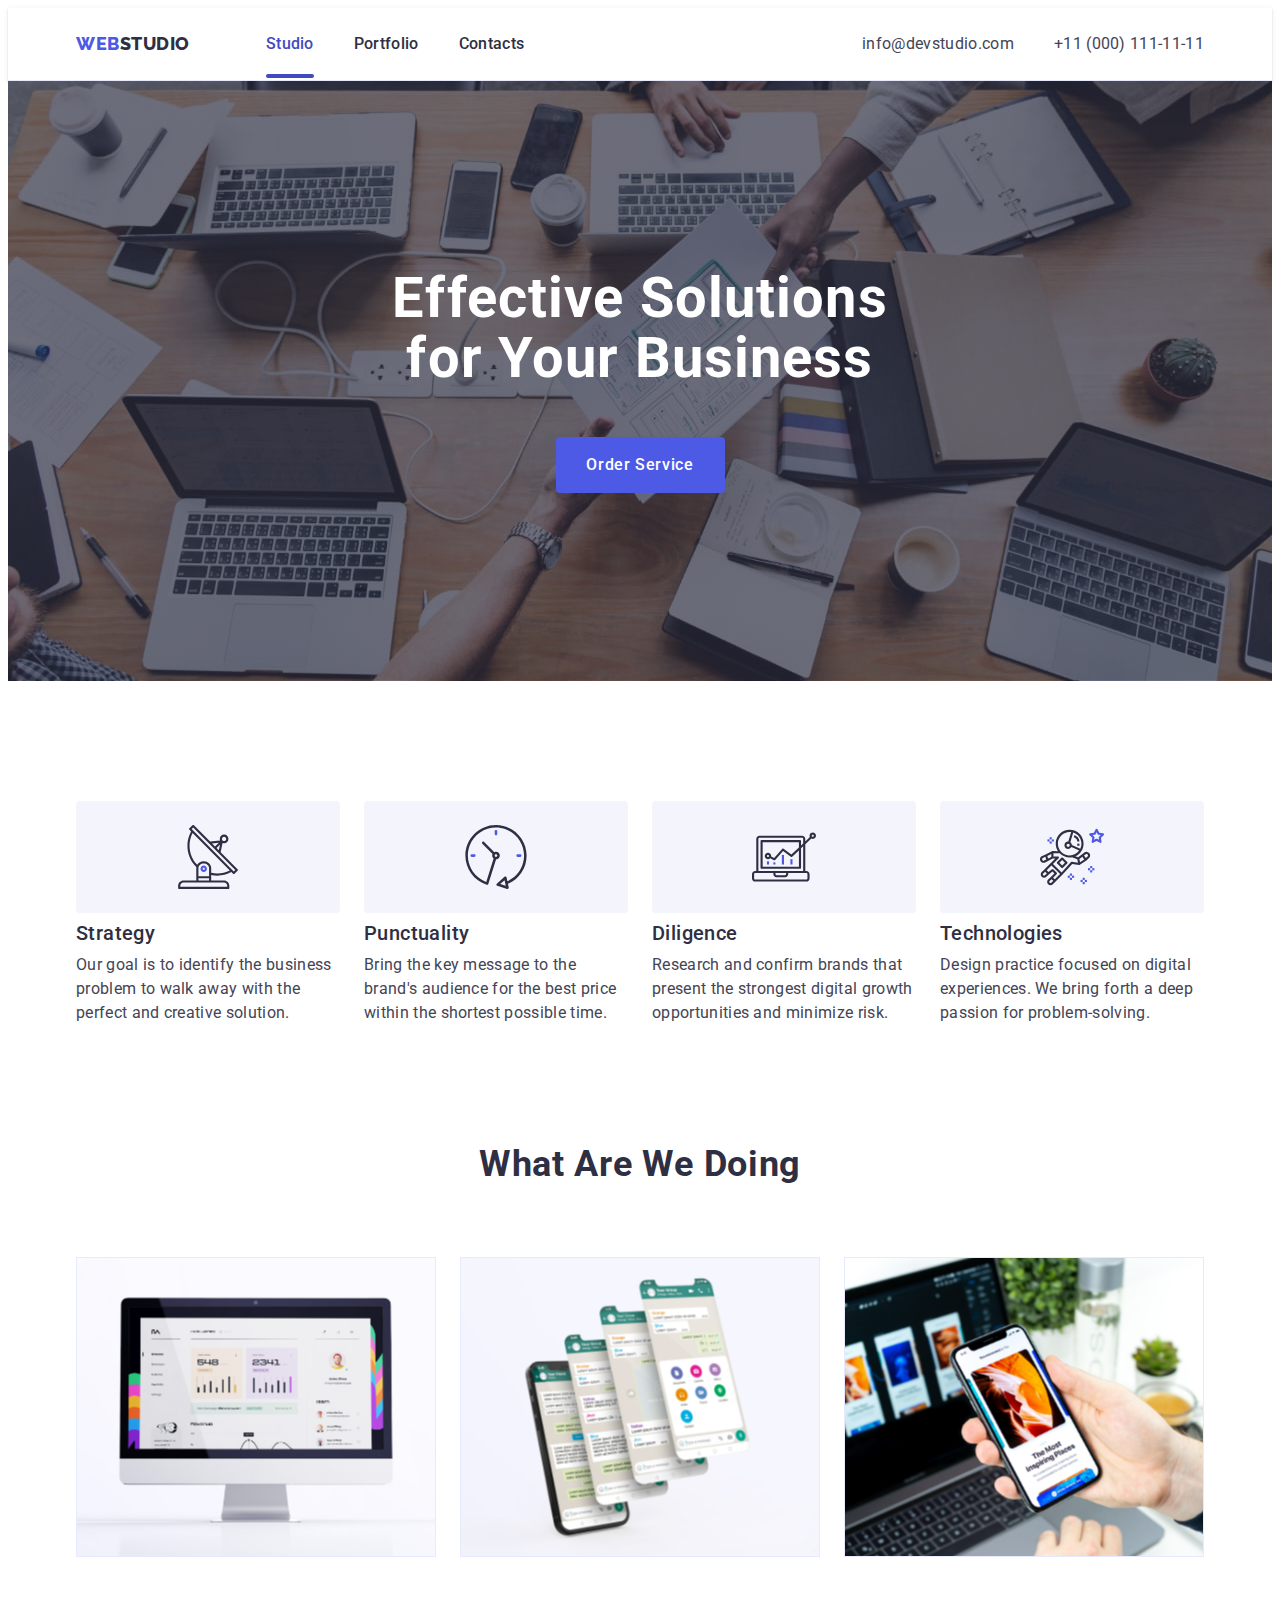
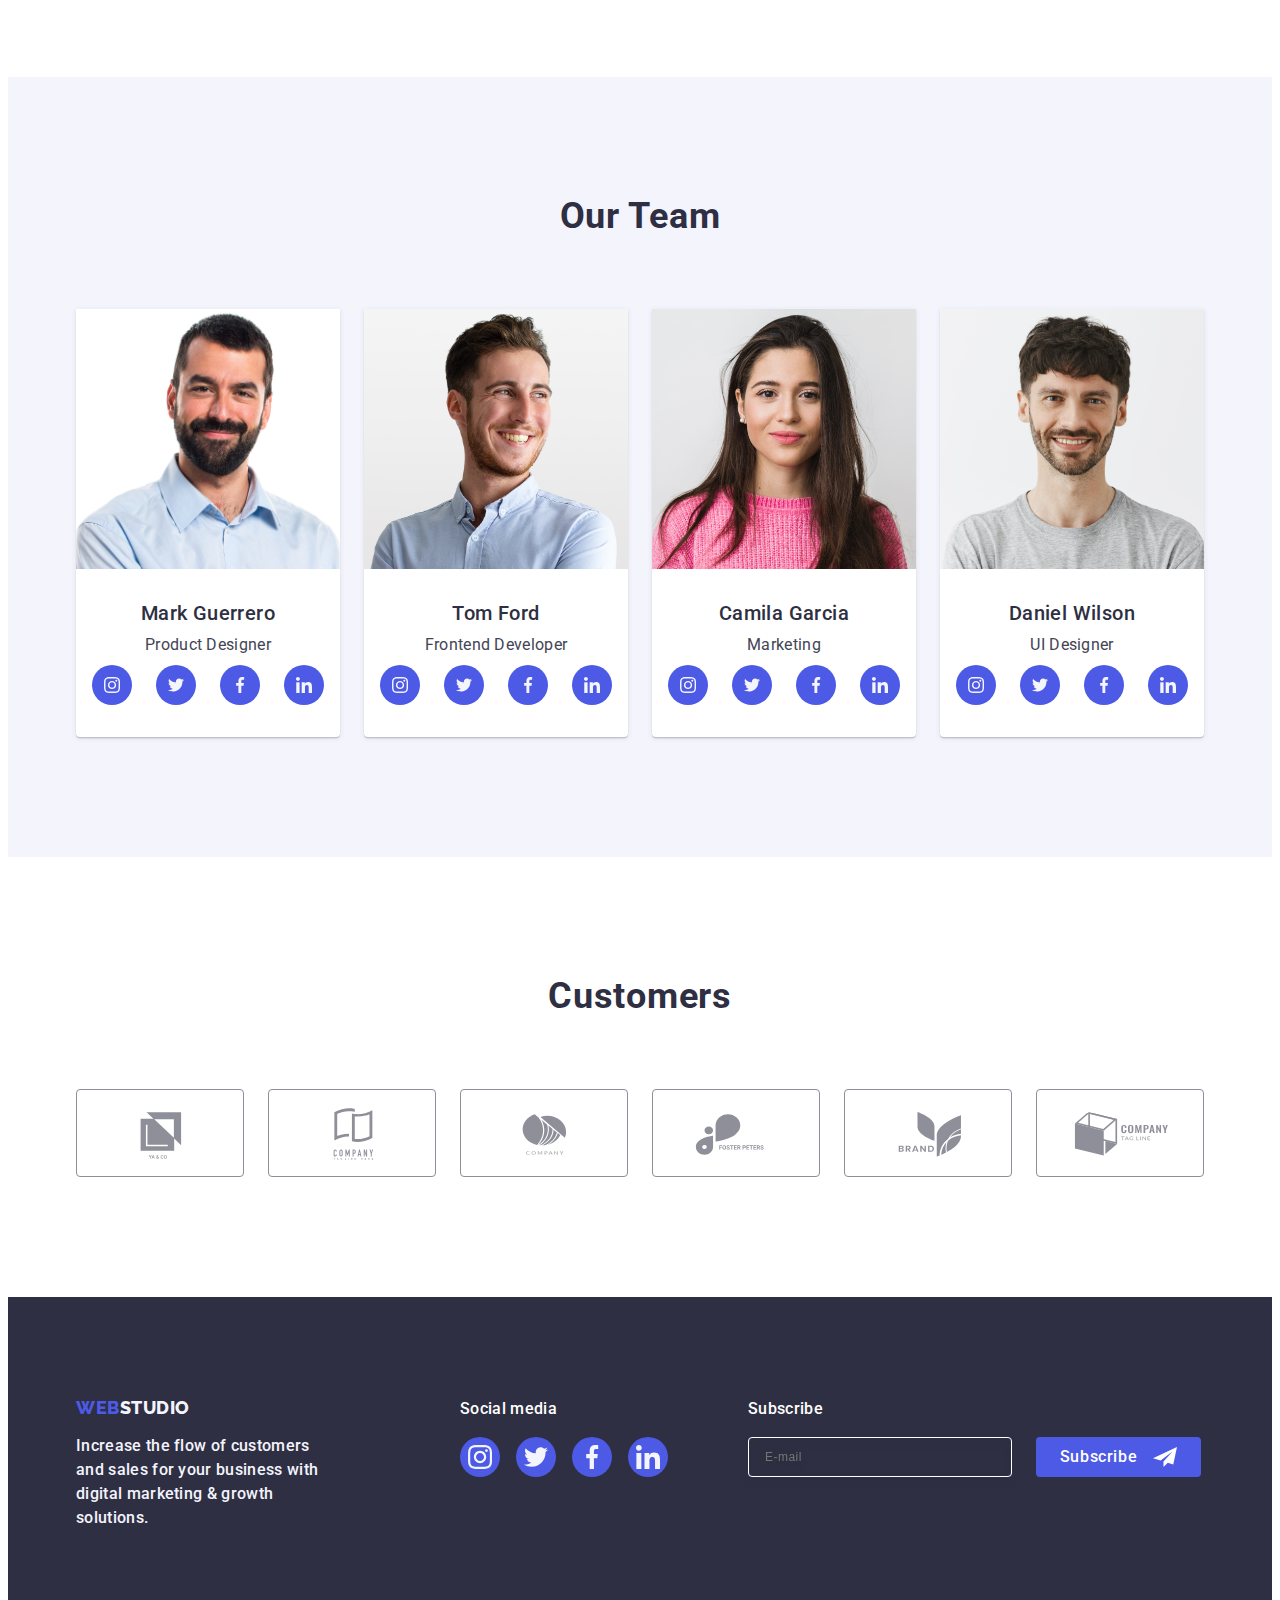
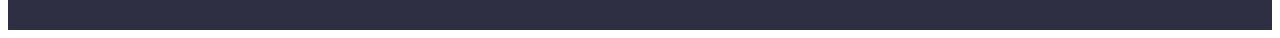
==== index.html @ 33164229 "goit-markup-hw-07-commit-1" ====
<!DOCTYPE html>
<html lang="en">
  <head>
    <meta charset="UTF-8" />
    <meta http-equiv="X-UA-Compatible" content="IE=edge" />
    <meta name="viewport" content="width=device-width, initial-scale=1.0" />

    <link rel="preconnect" href="https://fonts.googleapis.com" />
    <link rel="preconnect" href="https://fonts.gstatic.com" crossorigin />
    <link
      href="https://fonts.googleapis.com/css2?family=Raleway:wght@800&family=Roboto:wght@400;500;700;900&display=swap"
      rel="stylesheet"
    />

    <link
      rel="stylesheet"
      href="https://cdnjs.cloudflare.com/ajax/libs/modern-normalize/2.0.0/modern-normalize.min.css"
      integrity="sha512-4xo8blKMVCiXpTaLzQSLSw3KFOVPWhm/TRtuPVc4WG6kUgjH6J03IBuG7JZPkcWMxJ5huwaBpOpnwYElP/m6wg=="
      crossorigin="anonymous"
      referrerpolicy="no-referrer"
    />

    <link rel="stylesheet" href="./css/styles.css" />
    <title>Web Studio</title>
  </head>
  <body>
    <!-- Header -->
    <header class="header">
      <div class="container header-container">
        <!-- Menu nav -->
        <nav class="header-navigation">
          <!-- Header Logo -->
          <a href="./index.html" class="logo-webstudio link"
            >Web<span class="studio">Studio</span></a
          >

          <!-- header link -->
          <ul class="header-link list link">
            <li>
              <a
                class="header-list-menu line link-cursor link"
                href="./index.html"
                >Studio</a
              >
            </li>
            <li>
              <a
                class="header-list-menu link-cursor link"
                href="./portfolio.html"
                >Portfolio</a
              >
            </li>
            <li>
              <a class="header-list-menu link-cursor link" href="">Contacts</a>
            </li>
          </ul>
        </nav>
        <!-- header address link -->
        <address class="address-link list header-address">
          <ul class="address-link list">
            <li>
              <a
                class="address-link link-cursor list link"
                href="mailto:info@devstudio.com"
                >info@devstudio.com</a
              >
            </li>
            <li>
              <a
                class="address-link link-cursor list link"
                href="tel:+110001111111"
                >+11 (000) 111-11-11</a
              >
            </li>
          </ul>
        </address>
      </div>
    </header>

    <!-- Main content -->
    <main>
      <!-- HERO  section 1 -->
      <section class="hero-studio">
        <div class="container">
          <h1 class="hero-title hero-title-container">
            Effective Solutions for Your Business
          </h1>
          <button class="hero-button" type="button" data-modal-open>
            Order Service
          </button>
        </div>
      </section>
      <!-- Featurs section 2 -->
      <section class="featurs-section">
        <div class="container featurs-container">
          <h2 class="featurs-title-visually-hidden">Featurs</h2>
          <ul class="list featurs-list">
            <li class="featurs-block">
              <div class="featurs-image">
                <svg class="featurs-icon" width="64" height="64">
                  <use href="./images/icons.svg#icon-antenna"></use>
                </svg>
              </div>
              <h3 class="featurs-names">Strategy</h3>
              <p class="featurs-text">
                Our goal is to identify the business problem to walk away with
                the perfect and creative solution.
              </p>
            </li>
            <li class="featurs-block">
              <div class="featurs-image">
                <svg class="featurs-icon" width="64" height="64">
                  <use href="./images/icons.svg#icon-clock"></use>
                </svg>
              </div>
              <h3 class="featurs-names">Punctuality</h3>
              <p class="featurs-text">
                Bring the key message to the brand's audience for the best price
                within the shortest possible time.
              </p>
            </li>
            <li class="featurs-block">
              <div class="featurs-image">
                <svg class="featurs-icon" width="64" height="64">
                  <use href="./images/icons.svg#icon-diagram"></use>
                </svg>
              </div>
              <h3 class="featurs-names">Diligence</h3>
              <p class="featurs-text">
                Research and confirm brands that present the strongest digital
                growth opportunities and minimize risk.
              </p>
            </li>
            <li class="featurs-block">
              <div class="featurs-image">
                <svg class="featurs-icon" width="64" height="64">
                  <use href="./images/icons.svg#icon-astronaut"></use>
                </svg>
              </div>
              <h3 class="featurs-names">Technologies</h3>
              <p class="featurs-text">
                Design practice focused on digital experiences. We bring forth a
                deep passion for problem-solving.
              </p>
            </li>
          </ul>
        </div>
      </section>
      <!-- Work - What ate we doing - Section 3 -->
      <section class="work-section">
        <div class="container work-container">
          <h2 class="work-title">What are we doing</h2>
          <ul class="list work-list-container">
            <li class="work-block">
              <img
                src="./images/img-1-rectangle-71.jpg"
                alt="Image of computer"
                width="360"
              />
            </li>
            <li class="work-block">
              <img
                src="./images/img-2-rectangle-71.jpg"
                alt="Image of screens of smartphone"
                width="360"
              />
            </li>
            <li class="work-block">
              <img
                src="./images/img-3-rectangle-71.jpg"
                alt="Image of smartphone and laptop"
                width="360"
              />
            </li>
          </ul>
        </div>
      </section>
      <!-- About us - Section 4 -->
      <section class="about-us-section">
        <div class="container">
          <h2 class="about-title">Our Team</h2>
          <ul class="list about-us-list">
            <li class="team-figuration">
              <img
                src="./images/photo-of-mark.jpg"
                alt="Photo of Mark"
                width="264"
              />
              <div class="workers-block">
                <h3 class="name-of-workers">Mark Guerrero</h3>
                <p class="work-position">Product Designer</p>
                <ul class="list social-media-list-workers">
                  <li class="background-social-media-workers">
                    <a class="social-list-worker-item" href="#">
                      <svg width="16" height="16" class="worker-link-icon">
                        <use href="./images/icons.svg#icon-instagram-1"></use>
                      </svg>
                    </a>
                  </li>
                  <li class="background-social-media-workers">
                    <a class="social-list-worker-item" href="#">
                      <svg width="16" height="16" class="worker-link-icon">
                        <use href="./images/icons.svg#icon-twitter-1"></use>
                      </svg>
                    </a>
                  </li>
                  <li class="background-social-media-workers">
                    <a class="social-list-worker-item" href="#">
                      <svg width="16" height="16" class="worker-link-icon">
                        <use href="./images/icons.svg#icon-facebook-1"></use>
                      </svg>
                    </a>
                  </li>
                  <li class="background-social-media-workers">
                    <a class="social-list-worker-item" href="#">
                      <svg width="16" height="16" class="worker-link-icon">
                        <use href="./images/icons.svg#icon-linkedin-1"></use>
                      </svg>
                    </a>
                  </li>
                </ul>
              </div>
            </li>
            <li class="team-figuration">
              <img
                src="./images/photo-of-tom.jpg"
                alt="Photo of Tom"
                width="264"
              />
              <div class="workers-block">
                <h3 class="name-of-workers">Tom Ford</h3>
                <p class="work-position">Frontend Developer</p>
                <ul class="list social-media-list-workers">
                  <li class="background-social-media-workers">
                    <a class="social-list-worker-item" href="#">
                      <svg width="16" height="16" class="worker-link-icon">
                        <use href="./images/icons.svg#icon-instagram-1"></use>
                      </svg>
                    </a>
                  </li>
                  <li class="background-social-media-workers">
                    <a class="social-list-worker-item" href="#">
                      <svg width="16" height="16" class="worker-link-icon">
                        <use href="./images/icons.svg#icon-twitter-1"></use>
                      </svg>
                    </a>
                  </li>
                  <li class="background-social-media-workers">
                    <a class="social-list-worker-item" href="#">
                      <svg width="16" height="16" class="worker-link-icon">
                        <use href="./images/icons.svg#icon-facebook-1"></use>
                      </svg>
                    </a>
                  </li>
                  <li class="background-social-media-workers">
                    <a class="social-list-worker-item" href="#">
                      <svg width="16" height="16" class="worker-link-icon">
                        <use href="./images/icons.svg#icon-linkedin-1"></use>
                      </svg>
                    </a>
                  </li>
                </ul>
              </div>
            </li>
            <li class="team-figuration">
              <img
                src="./images/photo-of-camila.jpg"
                alt="Photo of Camila"
                width="264"
              />
              <div class="workers-block">
                <h3 class="name-of-workers">Camila Garcia</h3>
                <p class="work-position">Marketing</p>
                <ul class="list social-media-list-workers">
                  <li class="background-social-media-workers">
                    <a class="social-list-worker-item" href="#">
                      <svg width="16" height="16" class="worker-link-icon">
                        <use href="./images/icons.svg#icon-instagram-1"></use>
                      </svg>
                    </a>
                  </li>
                  <li class="background-social-media-workers">
                    <a class="social-list-worker-item" href="#">
                      <svg width="16" height="16" class="worker-link-icon">
                        <use href="./images/icons.svg#icon-twitter-1"></use>
                      </svg>
                    </a>
                  </li>
                  <li class="background-social-media-workers">
                    <a class="social-list-worker-item" href="#">
                      <svg width="16" height="16" class="worker-link-icon">
                        <use href="./images/icons.svg#icon-facebook-1"></use>
                      </svg>
                    </a>
                  </li>
                  <li class="background-social-media-workers">
                    <a class="social-list-worker-item" href="#">
                      <svg width="16" height="16" class="worker-link-icon">
                        <use href="./images/icons.svg#icon-linkedin-1"></use>
                      </svg>
                    </a>
                  </li>
                </ul>
              </div>
            </li>
            <li class="team-figuration">
              <img
                src="./images/photo-of-daniel.jpg"
                alt="Photo of Daniel"
                width="264"
              />
              <div class="workers-block">
                <h3 class="name-of-workers">Daniel Wilson</h3>
                <p class="work-position">UI Designer</p>
                <ul class="list social-media-list-workers">
                  <li class="background-social-media-workers">
                    <a class="social-list-worker-item" href="#">
                      <svg width="16" height="16" class="worker-link-icon">
                        <use href="./images/icons.svg#icon-instagram-1"></use>
                      </svg>
                    </a>
                  </li>
                  <li class="background-social-media-workers">
                    <a class="social-list-worker-item" href="#">
                      <svg width="16" height="16" class="worker-link-icon">
                        <use href="./images/icons.svg#icon-twitter-1"></use>
                      </svg>
                    </a>
                  </li>
                  <li class="background-social-media-workers">
                    <a class="social-list-worker-item" href="#">
                      <svg width="16" height="16" class="worker-link-icon">
                        <use href="./images/icons.svg#icon-facebook-1"></use>
                      </svg>
                    </a>
                  </li>
                  <li class="background-social-media-workers">
                    <a class="social-list-worker-item" href="#">
                      <svg width="16" height="16" class="worker-link-icon">
                        <use href="./images/icons.svg#icon-linkedin-1"></use>
                      </svg>
                    </a>
                  </li>
                </ul>
              </div>
            </li>
          </ul>
        </div>
      </section>

      <!-- Customers - Section  5 -->
      <section class="customers-section">
        <div class="container">
          <h2 class="customers-title">Customers</h2>
          <ul class="customers-list list">
            <li class="customers-item">
              <a class="customers-link" href="#">
                <svg class="customers-logo" width="104" height="56">
                  <use href="./images/icons.svg#icon-client-1"></use>
                </svg>
              </a>
            </li>

            <li class="customers-item">
              <a class="customers-link" href="#">
                <svg class="customers-logo" width="104" height="56">
                  <use href="./images/icons.svg#icon-client-2"></use>
                </svg>
              </a>
            </li>

            <li class="customers-item">
              <a class="customers-link" href="#">
                <svg class="customers-logo" width="104" height="56">
                  <use href="./images/icons.svg#icon-client-3"></use>
                </svg>
              </a>
            </li>

            <li class="customers-item">
              <a class="customers-link" href="#">
                <svg class="customers-logo" width="104" height="56">
                  <use href="./images/icons.svg#icon-client-4"></use>
                </svg>
              </a>
            </li>

            <li class="customers-item">
              <a class="customers-link" href="#">
                <svg class="customers-logo" width="104" height="56">
                  <use
                    class="customers-icon"
                    href="./images/icons.svg#icon-client-5"
                  ></use>
                </svg>
              </a>
            </li>

            <li class="customers-item">
              <a class="customers-link" href="#">
                <svg class="customers-logo" width="104" height="56">
                  <use
                    class="customers-icon"
                    href="./images/icons.svg#icon-client-6"
                  ></use>
                </svg>
              </a>
            </li>
          </ul>
        </div>
      </section>
    </main>

    <!-- Footer -->
    <footer class="footer">
      <div class="container footer-container">
        <div class="logo-footer-section">
          <!-- Footer Logo -->

          <a href="./index.html" class="logo-webstudio-footer link link-cursor"
            >Web<span class="studio-footer">Studio</span></a
          >

          <p class="footer-text">
            Increase the flow of customers and sales for your business with
            digital marketing & growth solutions.
          </p>
        </div>
        <div class="social-media-container">
          <p class="social-media-text">Social media</p>
          <ul class="list social-media-list">
            <li class="social-media-box">
              <a class="social-list-item" href="#">
                <svg width="24" height="24" class="social-logo">
                  <use href="./images/icons.svg#icon-instagram-1"></use>
                </svg>
              </a>
            </li>
            <li class="social-media-box">
              <a class="social-list-item" href="#">
                <svg width="24" height="24" class="social-logo">
                  <use href="./images/icons.svg#icon-twitter-1"></use>
                </svg>
              </a>
            </li>
            <li class="social-media-box">
              <a class="social-list-item" href="#">
                <svg width="24" height="24" class="social-logo">
                  <use href="./images/icons.svg#icon-facebook-1"></use>
                </svg>
              </a>
            </li>
            <li class="social-media-box">
              <a class="social-list-item" href="#">
                <svg width="24" height="24" class="social-logo">
                  <use href="./images/icons.svg#icon-linkedin-1"></use>
                </svg>
              </a>
            </li>
          </ul>
        </div>

        <div class="form-container-footer">
          <p class="form-text-footer">Subscribe</p>

          <form action="#" class="form-footer">
            <label for="user-email" class="form-label-footer">
              <input
                type="email"
                name="user-email"
                id="user-email"
                placeholder="E-mail"
                class="input-email-footer"
              />
            </label>

            <button type="submit" class="button-form-send">
              Subscribe
              <svg width="24" height="24" class="telegram-logo">
                <use href="./images/icons.svg#icon-telegram"></use>
              </svg>
            </button>
          </form>
        </div>
      </div>
    </footer>

    <!-- BACKDROP - modal-window -->
    <div class="backdrop is-hidden" data-modal>
      <div class="modal">
        <button type="button" data-modal-close class="modal-close">
          <svg class="icon-close-button" width="8" height="8">
            <use href="./images/icons.svg#icon-close-button"></use>
          </svg>
        </button>

        <p class="modal-text">Leave your contacts and we will call you back</p>

        
          <form action="#" class="form-modal">

            <div class="form-modal-box">
            <label for="user-name" class="user-dates">Name</label>
            <div class="svg-icon-form">
              <input
                type="text"
                name="user-name"
                id="user-name"
                class="input-modal"
                required
                pattern="^[a-zA-Zа-яА-ЯіІїЇ]+$"
              />
              <svg class="modal-form-input-icon" width="18" height="24">
                <use href="./images/icons.svg#icon-user"></use>
              </svg>
            </div>
            </div>

            <div class="form-modal-box">
            <label for="user-tel" class="user-dates">Phone</label>
            <div class="svg-icon-form">
              <input
                type="tel"
                name="user-tel"
                id="user-tel"
                class="input-modal"
                required
                pattern="[0-9]{3}-[0-9]{3}-[0-9]{2}-[0-9]{2}"
                title="xxx-xxx-xx-xx"
              />
              <svg class="modal-form-input-icon" width="18" height="24">
                <use href="./images/icons.svg#icon-phone"></use>
              </svg>
            </div>
            </div>


            <div class="form-modal-box">
            <label for="user-email-modal" class="user-dates">Email</label>
            <div class="svg-icon-form">
              <input
                type="email"
                name="user-email-modal"
                id="user-email-modal"
                class="input-modal"
                required
              />
              <svg class="modal-form-input-icon" width="18" height="24">
                <use href="./images/icons.svg#icon-email"></use>
              </svg>
            </div>
            </div>


            <div class="textarea-modal-container"> 
            <label for="user-comment" class="user-dates">Comment</label>
            <textarea
              name="user-comment"
              id="user-comment"
              class="textarea-modal"
              placeholder="Text input"
            ></textarea>
            </div>



            <div class="license-box">
         
              <input
                id="user-privacy"
                type="checkbox"
                name="user-privacy"
                class="visually-hidden license-checkbox"
                value="true"
                required
              />

              <label for="user-privacy" class="license-text">
                <span class="license-span">
                  <svg width="10" height="8" class="icon-check">
                    <use href="./images/icons.svg#icon-check"></use>
                  </svg>
                </span>
                I accept the terms and conditions of the
               
                <a href="#" class="privacy-policy-link"
                  >Privacy Policy</a
                ></label>
            </div>

       
              <button type="submit" class="button-form-modal">Send</button>
                     </form>
        
      </div>
    </div>

    <script src="./js/modal.js"></script>
  </body>
</html>
---- css/styles.css ----
body{
    font-family: "Roboto", sans-serif;
    color: var(--slate-color);
    background-color: var(--white-color);
    
}

* {
    box-sizing: border-box;

}

h1, h2, h3, h4, h5, h6, p {
    margin: 0;}

ul, ol {
    margin: 0;
padding: 0;}

img {display: block;}

.container {
    width: 1158px;
    padding-left: 15px;
    padding-right: 15px;
    margin: 0 auto;
}


:root {
--iris-color: #4D5AE5;
--navy-blue-color: #2E2F42;
--white-color: #ffffff;
--slate-color: #434455;
--cloud-color: #F4F4FD;
--ocean-color: #404BBF;

--cornflower-color: #e7e9fc;

--green-color: #31D0AA;

--light-slate-color:  #8E8F99;
--dairy-color: #FCFCFC;
}

/* HEADER */
.header {
    padding-top: 24px;
    padding-bottom: 24px;
    border-bottom: 1px solid var(--cornflower-color);


    box-shadow: 0px 2px 1px rgba(46, 47, 66, 0.08), 0px 1px 1px rgba(46, 47, 66, 0.16), 0px 1px 6px rgba(46, 47, 66, 0.08);
}

.header-container { display: flex;
    flex-direction: row;
    justify-content: flex-start;
    align-items: center;
    align-content: flex-start;
}
.header-navigation { display: flex;
    flex-direction: row;
    justify-content: flex-start;
    align-items: center;
    align-content: flex-start;
}

/* ---------LINK----------- */
.link {text-decoration: none;}


/* ---------LIST---------- */
.list {list-style: none;}

/* header logo */
.logo-webstudio {
font-family: "Raleway", sans-serif;
font-weight: 800;
font-size: 18px;
line-height: 1.17;
letter-spacing: 0.03em;
text-transform: uppercase;
color: var(--iris-color);

margin-right: 76px;

position: relative;
}
.logo-webstudio:hover {color: var(--iris-color);} 
.logo-webstudio:focus {color: var(--iris-color);} 

.studio {color: var(--navy-blue-color);}
.studio:hover {color: var(--iris-color);}
.studio:focus {color: var(--iris-color);}



/* header link, list */
.header-link {
    font-weight: 500;
    font-size: 16px;
    line-height: 1.5;
    letter-spacing: 0.02em;
    color: var(--navy-blue-color);

    display: flex;
    flex-direction: row;
    justify-content: flex-start;
    align-items: center;
    align-content: flex-start;
    gap: 40px;

    position: relative;
    
}

.line {position: relative;
color: var(--ocean-color);
}
.header-list-menu.line {
    color: var(--ocean-color);
}

.line::after {
    content: "";
    position: absolute;
    left: 0;
    bottom: -1px;
    height: 4px;
    background: var(--ocean-color);
    border-radius: 2px;
    transition: color 250ms cubic-bezier(0.4, 0, 0.2, 1);

    display: block;
    width: 100%;

bottom: 0;
background: var(--ocean-color);
}

/* .line:hover::after, .line:focus::after  {
    visibility: visible;
} */
/* Коли буде додана сторінка CONTACTS потрібно буде додати до неї клас line у посилання */

.header-list-menu {
    padding: 24px 0;
    color: var(--navy-blue-color);
        transition: color 250ms cubic-bezier(0.4, 0, 0.2, 1);
}
.header-list-menu:hover {color: var(--ocean-color);}
.header-list-menu:focus {color: var(--ocean-color);}


.header-list-menu::after {
    content: "";
    position: absolute;
    left: 0;
    bottom: -1px;
    height: 4px;
    background: var(--ocean-color);
    border-radius: 2px;
    transition: color 250ms cubic-bezier(0.4, 0, 0.2, 1);
}



/* header address link */
    .address-link {
        font-style: normal;
        font-weight: 400;
        font-size: 16px;
        line-height: 1.5;
        color: var(--slate-color);
        letter-spacing: 0.02em;
    margin-left: auto;

    display: flex;
  
    gap: 40px;

    transition: color 250ms cubic-bezier(0.4, 0, 0.2, 1);
    }
        .address-link:hover {color: var(--ocean-color);}
        .address-link:focus {color: var(--ocean-color);}



        /* MAIN CONTENT */


        /* ----HERO - Section 1--------*/
.hero-studio {background-color: var(--navy-blue-color);

background-image: linear-gradient(rgba(46, 47, 66, 0.7), rgba(46, 47, 66, 0.7)), url(../images/people-office.jpg);
background-position: center;
background-repeat: no-repeat;
background-size: cover;
background-clip: padding-box;

max-width: 1440px;
margin: auto;
background-origin: border-box;

    padding-top: 188px;
    padding-bottom: 188px;
}

.hero-title { font-weight: 700;
    font-size: 56px;
    line-height: 1.07;
        text-align: center;
    letter-spacing: 0.02em; 
    color: var(--white-color);
margin-bottom: 48px;

}
.hero-title-container {
    max-width: 496px;
    

    display: flex;
    flex-direction: row;
    align-items: center;
    justify-content: center;

    margin: 0 auto;
    margin-bottom: 48px;

    }

    .hero-button {
font-family: inherit;
font-weight: 500;
font-size: 16px;
line-height: 1.5;
color: var(--white-color);
background: var(--iris-color);
cursor: pointer;
letter-spacing: 0.04em;

border-radius: 4px;

display: block;
border: none;
min-width: 169px;
height: 56px;

margin: 0 auto;

transition: background-color 250ms cubic-bezier(0.4, 0, 0.2, 1);}
    .hero-button:hover {background-color: var(--ocean-color);}
    .hero-button:focus {background-color: var(--ocean-color);}

    /* Featurs - Section 2 */
    .featurs-section {
        padding-top: 120px;
        padding-bottom: 120px;

    }
.featurs-container {
    display: flex;
    justify-content: flex-start;
    flex-direction: row;
    flex-wrap: wrap;
    gap: 24px
}

.featurs-title-visually-hidden {
    position: absolute;
    white-space: nowrap;
    width: 1px;
    height: 1px;
    overflow: hidden;
    border: 0;
    padding: 0;
    clip: rect(0 0 0 0);
    clip-path: inset(50%);
    margin: -1px;
}

.featurs-list {
    display: flex;
    gap: 24px;
    }

.featurs-block {
    width: calc((100%-72px)/4);
}

.featurs-image { display: flex;
    flex-direction: row;
justify-content: center;
align-items: center;
    background-color: var(--cloud-color);
    border-radius: 4px;
        width: 264px;
height: 112px;
margin-bottom: 8px;
}

/* .featurs-icon {width: 64;
height: 64;
} */


.featurs-names {  font-weight: 500;
    font-size: 20px;
    line-height: 1.2;
    letter-spacing: 0.02em;
    color: var(--navy-blue-color);
margin-bottom: 8px;
}

.featurs-text {
    font-size: 16px;
line-height: 1.5;
letter-spacing: 0.02em;
color: var(--slate-color);}


/* Work - What are we doing - Section 3 */
.work-section {
    padding-bottom: 120px;
}
.work-container {
    display: flex;
    flex-direction: column;
    
}

.work-title {font-weight: 700;
    font-size: 36px;
    line-height: 1.11;
    text-align: center;
    letter-spacing: 0.02em;
    text-transform: capitalize;
    color: var(--navy-blue-color);
    margin-bottom: 72px;}

    .work-list-container {
        display: flex;
        gap: 24px;
    }
    .work-block {width: calc((100%-48px)/3);}

/* About us - Section 4 */
.about-us-section {
    background: var(--cloud-color);
    padding: 120px 0;
}

.about-title {font-weight: 700;
    font-size: 36px;
    line-height: 1.11;
    text-align: center;
    letter-spacing: 0.02em;
    text-transform: capitalize;
    color: var(--navy-blue-color);

    display: flex;
    justify-content: center;
    margin-bottom: 72px;
}
    
.about-us-list {
    display: flex;
    gap: 24px;
}

.workers-block {padding: 32px 16px}

    .name-of-workers {font-weight: 500;
        font-size: 20px;
        line-height: 1.2;
        text-align: center;
        letter-spacing: 0.02em;
        color: var(--navy-blue-color);

        margin-bottom: 8px;
        }
    .work-position {font-size: 16px;
        line-height: 1.5;
        text-align: center;
        letter-spacing: 0.02em;
        color: var(--slate-color);
        }

    .team-figuration {
width: calc((100%-72px)/4);
border-radius: 0px 0px 4px 4px;
        background-color: var(--white-color);

        box-shadow: 0px 1px 6px rgba(46, 47, 66, 0.08), 0px 1px 1px rgba(46, 47, 66, 0.16), 0px 2px 1px rgba(46, 47, 66, 0.08);
border-radius: 0px 0px 4px 4px;
    }

    .social-media-list-workers {
        display: flex;
        justify-content: center;
        flex-direction: row;
        
        
        gap: 24px;
        margin-top: 8px;
        }
        
        .background-social-media-workers {
            border-radius: 50%;
            width: 40px;
            height: 40px;
        } 


    
        .social-list-worker-item {
        
        display: flex;
        justify-content: center;
        align-items: center;
      
    width: 100%;
    height: 100%;
    background-color: var(--iris-color);
    border-radius: 50%;

    transition: background-color 250ms cubic-bezier(0.4, 0, 0.2, 1);
}
.social-list-worker-item:hover {background-color: var(--ocean-color);}
.social-list-worker-item:focus {background-color: var(--ocean-color);}
    
.worker-link-icon {fill: var(--cloud-color);} 
    /* Даний колір іконки автоматично був визначений макетом і при 
    трансформації через iconmoon так і залишився вже в файлі svg,
    тому не довелось його "зносити" при генеруванні в svg файл.
    Але записую його ще раз тут задля виконання вимоги системи. */


  /* Customers - Section 5 */
.customers-section {
    padding: 120px 0;
    }

.customers-title {
    font-weight: 700;
    font-size: 36px;
    line-height: 1.11;
    
    text-align: center;
    letter-spacing: 0.02em;
    text-transform: capitalize;
color: var(--navy-blue-color);
margin-bottom: 72px
}

.customers-list {
    display: flex;
    flex-direction: row;
    align-items: center;
    justify-content: center;
    gap: 24px;
    padding: 0;
}

.customers-item {

    width: calc((100% - 120px)/6);
    height: 88px;
    box-sizing: border-box;
    left: 0%;
right: 0%;
top: 0%;
bottom: 0%;


}

.customers-link {
    display: flex;
    justify-content: center;
    align-items: center;
  
    width: 100%;
    height: 100%;

    border: 1px solid var(--light-slate-color);
border-radius: 4px;

color: var(--light-slate-color);
transition:  border-color 250ms cubic-bezier(0.4, 0, 0.2, 1), color 250ms cubic-bezier(0.4, 0, 0.2, 1);
}

.customers-logo {
margin: 16px 32px;
fill: currentColor;
}

.customers-link:hover, 
.customers-link:focus 
{border: 1px solid var(--ocean-color);
    color: var(--ocean-color);}


/* .customers-link:hover .customers-logo,
.customers-link:focus .customers-logo
 {color: var(--ocean-color);} */




/* ------------------------Footer------------------------------------ */
.footer {background: var(--navy-blue-color);
    padding-top: 100px;
    padding-bottom: 100px;
}

.footer-container {display: flex;
    align-items: baseline;
   }

.logo-footer-section {gap: 120px;}


.logo-webstudio-footer {
    font-family: "Raleway", sans-serif;
font-weight: 800;
font-size: 18px;
line-height: 1.17;
letter-spacing: 0.03em;
text-transform: uppercase;
color: var(--iris-color);

display: inline-block;
margin-bottom: 16px;
}

.studio-footer {color: var(--cloud-color);
}
.footer-text {
    color: var(--cloud-color);

    font-style: normal;
font-weight: 500;
font-size: 16px;
line-height: 1.5;
letter-spacing: 0.02em;
max-width: 264px;
}

.studio-footer {color: var(--cloud-color);
}
.studio-footer:hover {color: var(--iris-color);}
.studio-footer:focus {color: var(--iris-color);}


/* social media */
.social-media-container {
    margin-left: 120px;
    width: 208px;
    height: 80px;
    
}


.social-media-text {font-family: 'Roboto';
    font-style: normal;
    font-weight: 500;
    font-size: 16px;
    line-height: 1.5;
    letter-spacing: 0.02em; 
color: var(--white-color);

margin-bottom: 16px;
}

.social-media-list {
    display: flex;
    flex-direction: row;
    align-items: flex-start;
    padding: 0;
    gap: 16px;
    }

.social-media-box {
    width: 40px;
    height: 40px;

} 
.social-list-item { display: flex;
    justify-content: center;
    align-items: center;

    width: 100%;
    height: 100%;

background-color: var(--iris-color);
border-radius: 50%;
transition: background-color 250ms cubic-bezier(0.4, 0, 0.2, 1);
}

.social-list-item:hover {background-color: var(--green-color);}
.social-list-item:focus 
{background-color: var(--green-color);}

.social-logo {fill: var(--cloud-color);
}


/* FORM - section */
.form-container-footer {    display: block;
    position: relative;
    width: 453px;
    height: 80px;
    margin-left: 80px;}

.form-text-footer {    margin-bottom: 16px;
        font-weight: 500;
font-size: 16px;
line-height: 1.5;
letter-spacing: 0.02em;
color: var(--white-color);}

.form-footer {display: flex;
gap: 24px;}

.form-label-footer {
}

.input-email-footer {
    width: 264px;
    height: 40px;
    border: 1px solid var(--white-color);

background-color: transparent;
font-size: 12px;
line-height: 1.5;
letter-spacing: 0.04em;
padding-left: 16px;
border-radius: 4px;
filter: drop-shadow(0px 4px 4px rgba(0, 0, 0, 0.15));
color: var(--white-color);}

.input-email::placeholder {
color: var(--white-color);
}

.button-form-send {
    min-width: 165px;
    height: 40px;

    display: flex;
    justify-content: center;
    align-items: center;


font-family: "Roboto", sans-serif;
font-weight: 500;
font-size: 16px;
line-height: 1.5;
color: var(--white-color);
letter-spacing: 0.04em;

cursor: pointer;
background-color: var(--iris-color);
border: none;
border-radius: 4px;
}

.telegram-logo {margin-left: 16px;}



    /* ----------- Portfolio Main -------------- */
.portfolio-section {
    padding-bottom: 120px;
    padding-top: 96px;
}
.portfolio-hero-title {
    position: absolute;
    white-space: nowrap;
    width: 1px;
    height: 1px;
    overflow: hidden;
    border: 0;
    padding: 0;
    clip: rect(0 0 0 0);
    clip-path: inset(50%);
    margin: -1px;
}


/* buttons of portfolio */
.button-font-family {
    font-family: inherit;
    font-weight: 500;
    font-size: 16px;
    line-height: 1.5;
    display: flex;
    align-items: center;
    text-align: center;
    letter-spacing: 0.04em;
    color: var(--iris-color);
    background-color: var(--cloud-color);

padding: 12px 24px;
border: 1px solid var(--cornflower-color);
border-radius: 4px;

transition: color 250ms cubic-bezier(0.4, 0, 0.2, 1), background-color 250ms cubic-bezier(0.4, 0, 0.2, 1), border-color 250ms cubic-bezier(0.4, 0, 0.2, 1), box-shadow 250ms cubic-bezier(0.4, 0, 0.2, 1);
}
.button-portfolio-container {
    display: flex;
    justify-content: center;
    align-items: start;
    align-content: center;
    flex-direction: row;
    gap: 24px;

    margin-bottom: 72px;
}

.button-font-family:hover {color: var(--white-color);
background-color: var(--ocean-color);
border: 1px solid transparent;

box-shadow: 0px 3px 1px rgba(0, 0, 0, 0.1), 0px 2px 1px rgba(0, 0, 0, 0.08), 0px 2px 2px rgba(0, 0, 0, 0.12);
border-radius: 4px;
} 
.button-font-family:focus {color: var(--white-color);
background-color: var(--ocean-color);
border: 1px solid transparent;

box-shadow: 0px 3px 1px rgba(0, 0, 0, 0.1), 0px 2px 1px rgba(0, 0, 0, 0.08), 0px 2px 2px rgba(0, 0, 0, 0.12);
border-radius: 4px;
} 

.button-cursor, .link-cursor{
    cursor: pointer;}

    
   /* Photo products */

.portfolio-link-container { 
    display: flex;
    flex-wrap: wrap;
    column-gap: 24px;
    row-gap: 48px;
}
.images-link-container {
    width: calc((100% - 48px)/3);
    }

.images-link-app:hover .apps-describe {transform: translateY(0%);
    animation-duration: 2000ms;}

.images-link-app:focus .apps-describe {transform: translateY(0%);
        animation-duration: 2000ms;}
    

.images-link-app {
    display: block;
    transition: box-shadow 250ms cubic-bezier(0.4, 0, 0.2, 1);
}
.images-link-app:hover {
box-shadow: 0px 1px 6px rgba(46, 47, 66, 0.08), 0px 1px 1px rgba(46, 47, 66, 0.16), 0px 2px 1px rgba(46, 47, 66, 0.08);
}
.images-link-app:focus {
box-shadow: 0px 1px 6px rgba(46, 47, 66, 0.08), 0px 1px 1px rgba(46, 47, 66, 0.16), 0px 2px 1px rgba(46, 47, 66, 0.08);
}


.images-app {
    position: relative;
    overflow: hidden;
}

.apps-describe {
    position: absolute;
top: 0;
    color: var(--cloud-color);
    background-color: var(--iris-color);

font-style: normal;
font-weight: 400;
font-size: 16px;
line-height: 1.5;
letter-spacing: 0.02em;

height: 100%;

padding: 40px 32px;

transform: translateY(100%);
transition: transform 250ms cubic-bezier(0.4, 0, 0.2, 1);

}

    .portfolio-apps-block {
        padding: 32px 16px;
        border: 1px solid var(--cornflower-color);
        border-top: none;
    }

.portfolio-product-title {
    font-weight: 500;
    font-size: 20px;
    line-height: 1.2;
    letter-spacing: 0.02em;
        color: var(--navy-blue-color);
        margin-bottom: 8px;
}


.portfolio-product-description {
    font-size: 16px;
line-height: 1.5;
letter-spacing: 0.02em;
color: var(--slate-color);
}


/* Backdrop - modal-window */

.backdrop {
    width: 100%;
    height: 100%;
    position: fixed;
    top: 0;
    left: 0;
    background: rgba(46, 47, 66, 0.4);
transition: opacity 250ms cubic-bezier(0.4, 0, 0.2, 1), visibility 250ms cubic-bezier(0.4, 0, 0.2, 1);   
}

.is-hidden {
    visibility: hidden;
    opacity: 0;
    pointer-events: none;
}
.modal {
position: absolute;
width: 408px;
min-height: 584px;
left: 50%;
top: 50%;
transform: translate(-50%, -50%) scale(1);
transition: transform 250ms linear;

background: var(--dairy-color);
box-shadow: 0px 1px 1px rgba(0, 0, 0, 0.14), 0px 1px 3px rgba(0, 0, 0, 0.12), 0px 2px 1px rgba(0, 0, 0, 0.2);
border-radius: 4px;

padding-top: 72px;
padding-right: 24px;
padding-bottom: 24px;
padding-left: 24px;

transition: transform 250ms cubic-bezier(0.4, 0, 0.2, 1);
}

.backdrop.is-hidden .modal {transform: translate(-50%, -50%) scaleY(0);    
}

.modal-close {
    position: absolute;
    width: 24px;
height: 24px;
right: 24px;
top: 24px;
border-radius: 50%;

display: flex;
justify-content: center;
align-items: center;

margin-left: auto;
padding: 0;

background-color: var(--cornflower-color);
border: 1px solid rgba(0, 0, 0, 0.1);

cursor: pointer;

transition: background-color 250ms cubic-bezier(0.4, 0, 0.2, 1), border 250ms cubic-bezier(0.4, 0, 0.2, 1);
}

.modal-close:hover, 
.modal-close:focus {
    background-color: var(--ocean-color);
    border-radius: 50%;
    border: none;
}

.icon-close-button { 
    fill: var(--navy-blue-color);
    transition: fill 250ms cubic-bezier(0.4, 0, 0.2, 1);
}
.modal-close:hover .icon-close-button, 
.modal-close:focus .icon-close-button {
    fill: var(--white-color);}


.modal-text {
           font-weight: 500;
    font-size: 16px;
    line-height: 1.5;

    text-align: center;
    letter-spacing: 0.02em;
    
    color: var(--navy-blue-color);
    margin-bottom: 16px;
}



.form-modal-box {
    margin-bottom: 8px;
}



.user-dates {
    font-size: 12px;
line-height: 1.17;
letter-spacing: 0.04em;
color: var(--light-slate-color);

display: block;
margin-bottom: 4px;
}

.svg-icon-form {
    position: relative;
}

.input-modal {
    width: 100%;
    height: 40px;
    border: 1px solid rgba(46, 47, 66, 0.4);
border-radius: 4px;
background-color: transparent;
padding-left: 38px;
outline: transparent;

transition: border-color 250ms cubic-bezier(0.4, 0, 0.2, 1);
}

.input-modal:hover, .input-modal:focus {
    border-color: var(--iris-color);}

.modal-form-input-icon {
    position:absolute;
    left: 16px;
    top: 50%;
    transform: translateY(-50%);
    
    transition: fill 250ms cubic-bezier(0.4, 0, 0.2, 1);
}

.input-modal:hover + .modal-form-input-icon {fill: var(--iris-color);}
.input-modal:focus + .modal-form-input-icon {fill: var(--iris-color);}
.modal-form-input-icon:hover, .modal-form-input-icon:focus {fill: var(--iris-color);}

.textarea-modal-container {
    margin-bottom: 16px;
}

.textarea-modal {
    width: 100%;
height: 120px;

font-size: 12px;
line-height: 1.17;
letter-spacing: 0.04em;
color: rgba(46, 47, 66, 0.4);

border: 1px solid rgba(46, 47, 66, 0.2);
border-radius: 4px;
background-color: transparent;

padding: 8px 16px;
resize: none;
outline: transparent;

transition: border-color 250ms cubic-bezier(0.4, 0, 0.2, 1);
}
.textarea-modal::placeholder {
color: rgba(46, 47, 66, 0.4);
}
.textarea-modal:hover {border-color: var(--iris-color);}
.textarea-modal:focus {border-color: var(--iris-color);}




.license-box {
    margin-bottom: 24px;
}


.visually-hidden { 
position: absolute;
width: 1px;
height: 1px;
margin: -1px;
border: 0;
padding: 0;
white-space: nowrap;
clip-path: inset(100%);
clip: rect(0 0 0 0);
overflow: hidden;
}


.license-text {    font-size: 12px;
line-height: 1.17;
letter-spacing: 0.04em;
color: var(--light-slate-color);


}

.license-text span {

    display: inline-flex;
    justify-content: center;
    align-items: center;
    
    width: 16px;
    height: 16px;
    border: 1px solid rgba(46, 47, 66, 0.4);
    border-radius: 2px;
    margin-right: 8px;
    
}

.license-checkbox:checked + .license-text span {
    background-color: var(--ocean-color);
    fill: var(--white-color);
    border: none;

}

.license-span {display: inline-flex;
    align-items: center;
justify-content: center;
fill: transparent;

    width: 16px;
    height: 16px;
    border: 1px solid rgba(46, 47, 66, 0.4);
    border-radius: 2px;
    transition: background-color 250ms cubic-bezier(0.4, 0, 0.2, 1), border 250ms cubic-bezier(0.4, 0, 0.2, 1), fill 250ms cubic-bezier(0.4, 0, 0.2, 1);
}


.privacy-policy-link {
    margin-left: 2px;
    font-weight: 400;
font-size: 12px;
line-height: 1.17;
letter-spacing: 0.04em;
color: var(--iris-color);
}


.button-form-modal { display: block;

margin-left: 96px;

    min-width: 169px;
    height: 56px;
    
    background: var(--iris-color);
    box-shadow: 0px 4px 4px rgba(0, 0, 0, 0.15);
    border-radius: 4px;
    border: none;
    

font-family: "Roboto", sans-serif;
font-weight: 500;
font-size: 16px;
line-height: 1.5;
letter-spacing: 0.04em;
color: var(--white-color);
cursor: pointer;

transition: background-color 250ms cubic-bezier(0.4, 0, 0.2, 1);
}
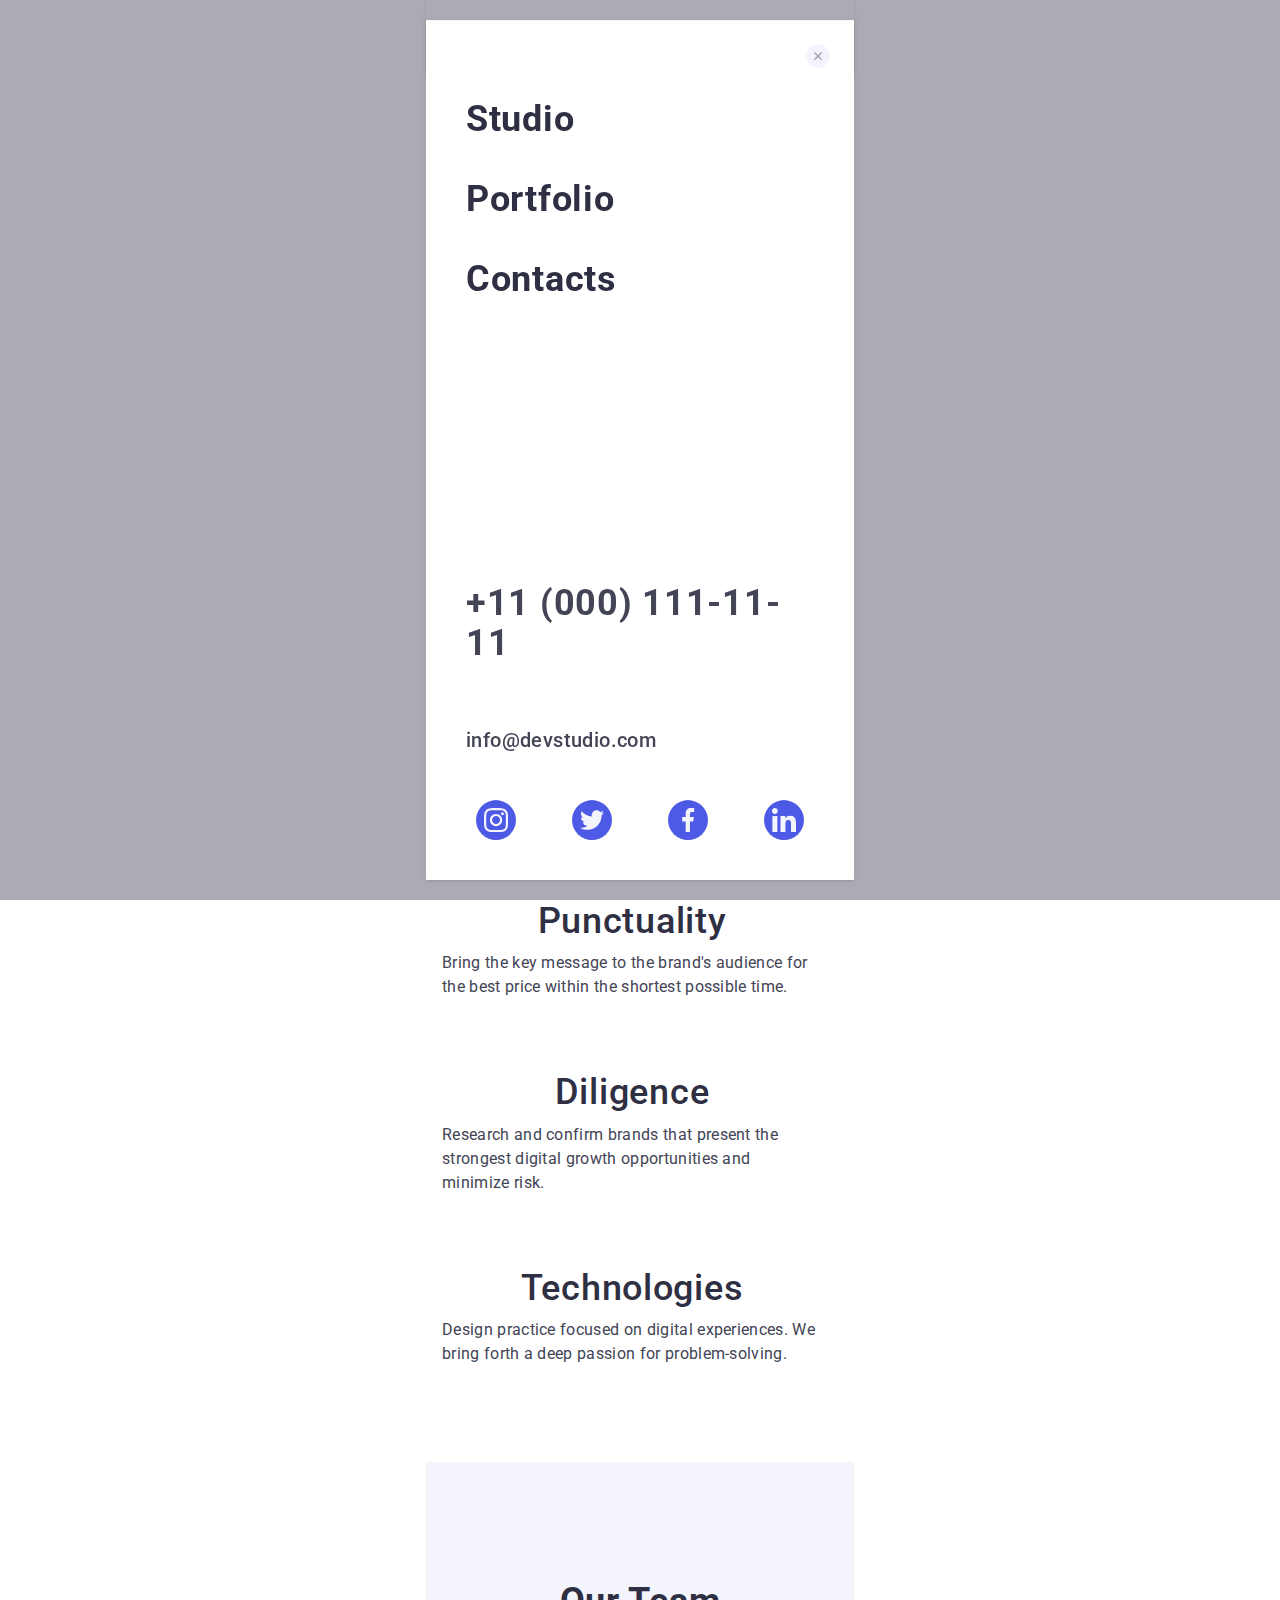
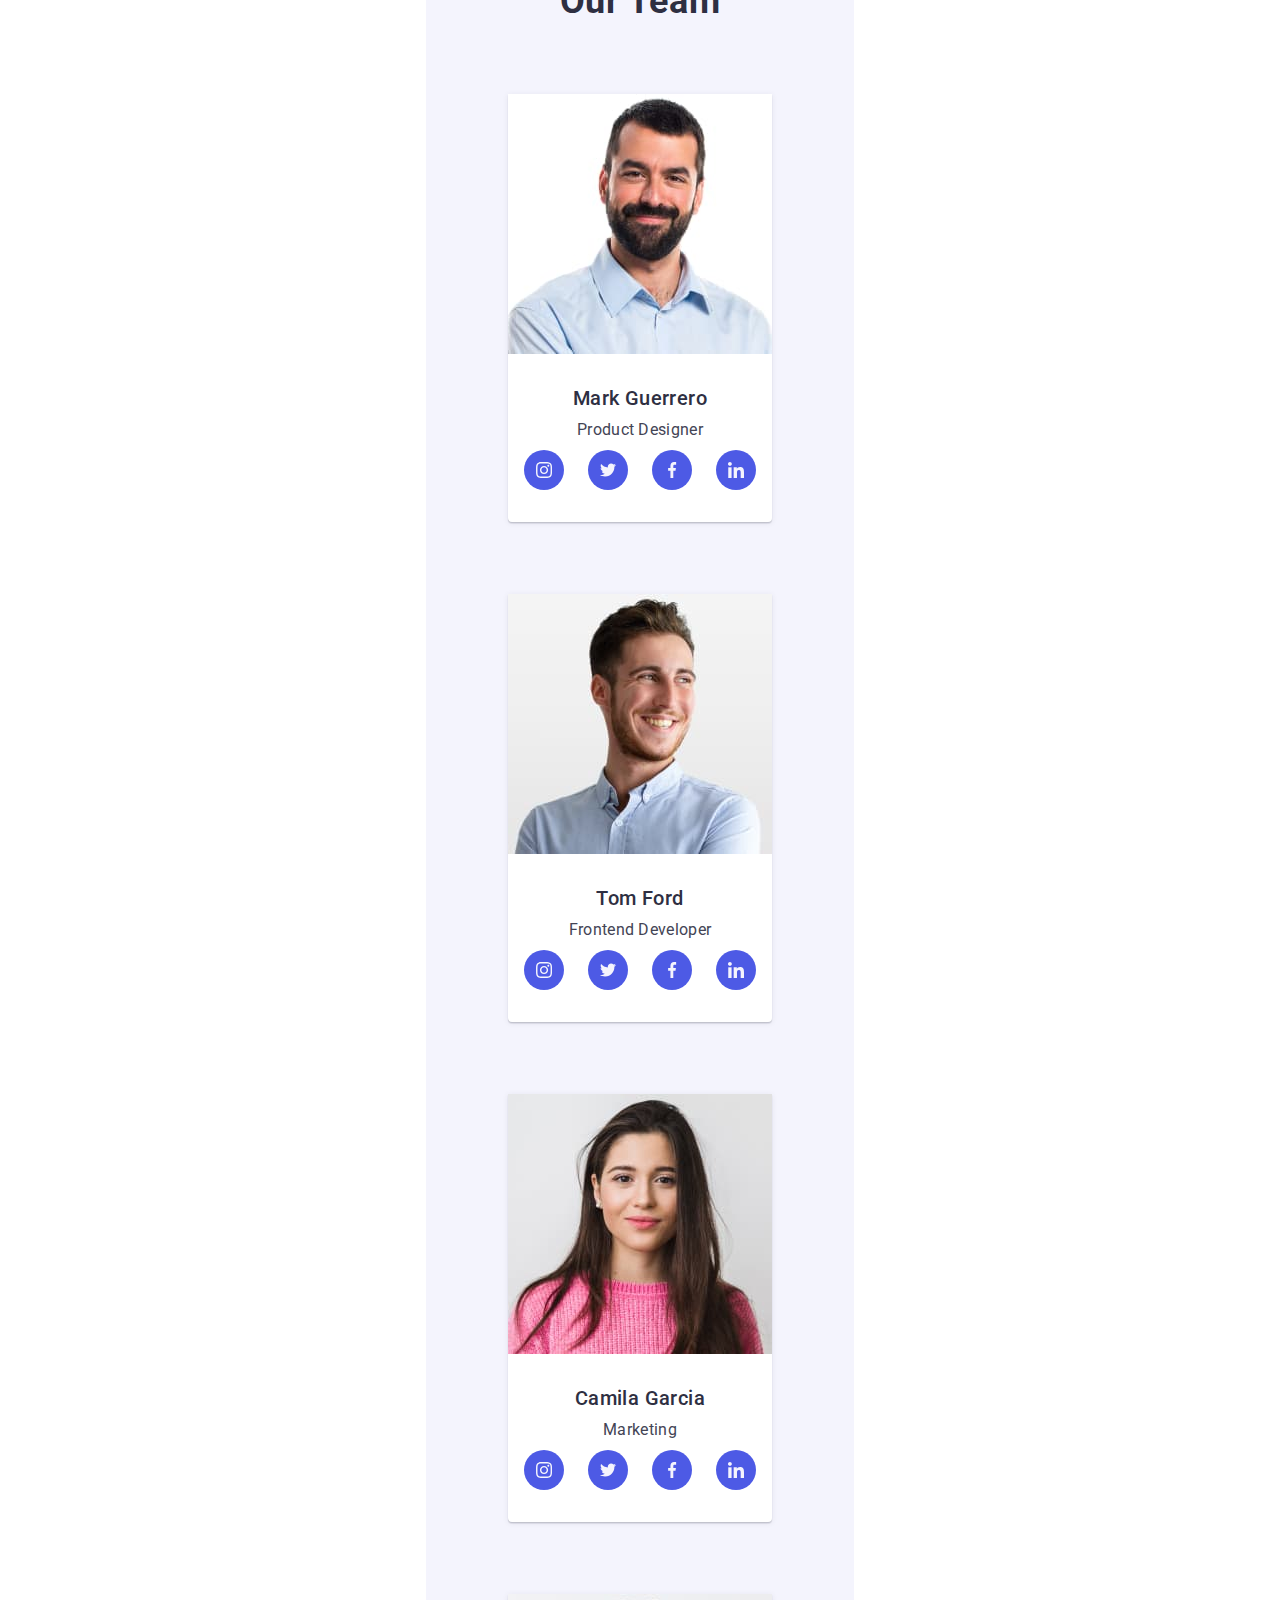
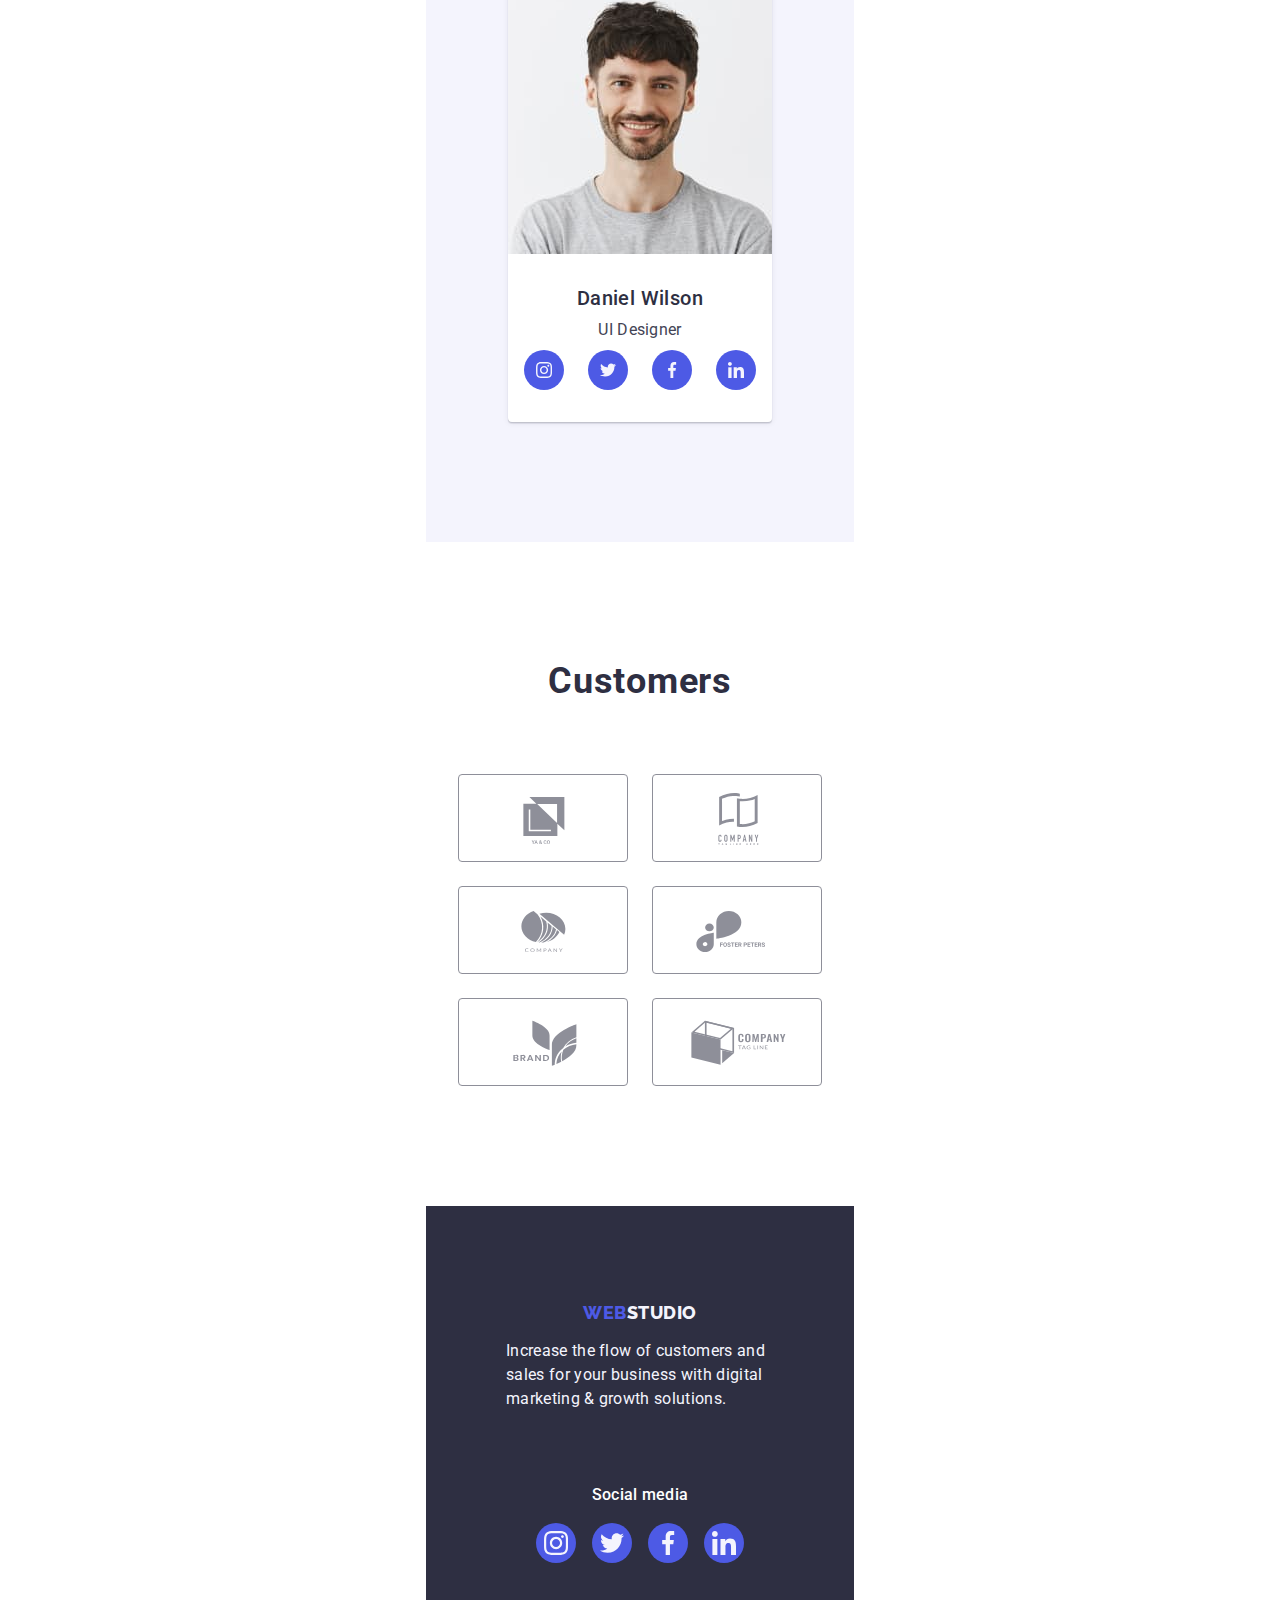
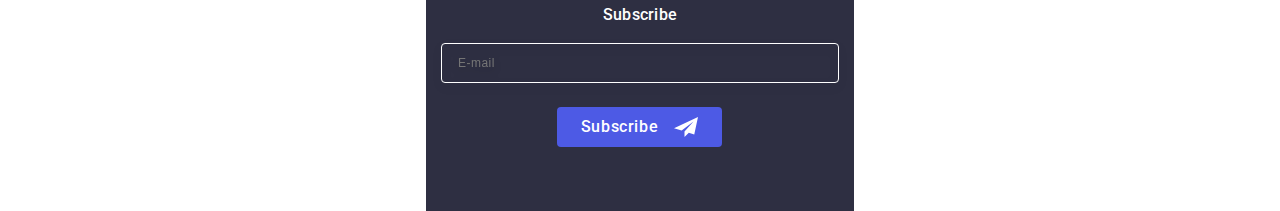
==== commit feca1c96: "goit-markup-hw-07-commit-2" ====
--- a/index.html
+++ b/index.html
@@ -21,6 +21,8 @@
     />
 
     <link rel="stylesheet" href="./css/styles.css" />
+    <link rel="stylesheet" href="./css/media.css" />
+
     <title>Web Studio</title>
   </head>
   <body>
@@ -74,6 +76,13 @@
             </li>
           </ul>
         </address>
+
+        <button type="button" class="js-open-menu button-cursor">
+          <svg class="burger-icon" width="32" height="22">
+            <use href="./images/icons.svg#icon-burger"></use>
+          </svg>
+        </button>
+
       </div>
     </header>
 
@@ -90,6 +99,7 @@
           </button>
         </div>
       </section>
+      
       <!-- Featurs section 2 -->
       <section class="featurs-section">
         <div class="container featurs-container">
@@ -181,11 +191,31 @@
           <h2 class="about-title">Our Team</h2>
           <ul class="list about-us-list">
             <li class="team-figuration">
-              <img
-                src="./images/photo-of-mark.jpg"
-                alt="Photo of Mark"
-                width="264"
-              />
+<picture>
+<source srcset="
+./images/mark-guerrero-desktop-1x.jpg 1x,
+./images/mark-guerrero-desktop-2x.jpg 2x" 
+media="(min-width: 1158px)" />
+
+<source srcset="
+./images/mark-guerrero-tablet-1x.jpg 1x,
+./images/mark-guerrero-tablet-2x.jpg 2x" 
+media="(min-width: 768px)" />
+
+<source srcset="
+./images/mark-guerrero-mobile-1x.jpg 1x,
+./images/mark-guerrero-mobile-2x.jpg 2x" 
+media="(max-width: 767px)" />
+
+<img
+src="./images/photo-of-mark.jpg"
+alt="Photo of Mark"
+width="264"
+/>
+
+</picture>
+
+            
               <div class="workers-block">
                 <h3 class="name-of-workers">Mark Guerrero</h3>
                 <p class="work-position">Product Designer</p>
@@ -222,11 +252,38 @@
               </div>
             </li>
             <li class="team-figuration">
+
+              <picture>
+              <source srcset="
+              ./images/tom-ford-desktop-1x.jpg 1x,
+              ./images/tom-ford-desktop-2x.jpg 2x" 
+              media="(min-width: 1158px)" />
+
+              <source srcset="
+              ./images/tom-ford-tablet-1x.jpg 1x,
+              ./images/tom-ford-tablet-2x.jpg 2x" 
+              media="(min-width: 768px)" />
+
+              <source srcset="
+              ./images/tom-ford-mobile-1x.jpg 1x,
+              ./images/tom-ford-mobile-2x.jpg 2x" 
+              media="(max-width: 767px)" />
+
               <img
-                src="./images/photo-of-tom.jpg"
-                alt="Photo of Tom"
-                width="264"
-              />
+              src="./images/photo-of-tom.jpg"
+              alt="Photo of Tom"
+              width="264"
+            />
+            </picture>
+
+
+
+
+
+
+
+
+             
               <div class="workers-block">
                 <h3 class="name-of-workers">Tom Ford</h3>
                 <p class="work-position">Frontend Developer</p>
@@ -263,11 +320,30 @@
               </div>
             </li>
             <li class="team-figuration">
-              <img
+
+              <picture>
+                <source srcset="
+                ./images/camila-garcia-desktop-1x.jpg 1x,
+                ./images/camila-garcia-desktop-2x.jpg 2x" 
+                media="(min-width: 1158px)" />
+              
+                <source srcset="
+                ./images/camila-garcia-tablet-1x.jpg 1x,
+                ./images/camila-garcia-tablet-2x.jpg 2x" 
+                media="(min-width: 768px)" />
+              
+                <source srcset="
+                ./images/camila-garcia-mobile-1x.jpg 1x,
+                ./images/camila-garcia-mobile-2x.jpg 2x" 
+                media="(max-width: 767px)" />
+              
+                <img
                 src="./images/photo-of-camila.jpg"
                 alt="Photo of Camila"
                 width="264"
               />
+              </picture>
+
               <div class="workers-block">
                 <h3 class="name-of-workers">Camila Garcia</h3>
                 <p class="work-position">Marketing</p>
@@ -304,11 +380,32 @@
               </div>
             </li>
             <li class="team-figuration">
-              <img
+
+              <picture>
+                <source srcset="
+                ./images/daniel-wilson-desktop-1x.jpg 1x,
+                ./images/daniel-wilson-desktop-2x.jpg 2x" 
+                media="(min-width: 1158px)" />
+                
+                <source srcset="
+                ./images/daniel-wilson-tablet-1x.jpg 1x,
+                ./images/daniel-wilson-tablet-2x.jpg 2x" 
+                media="(min-width: 768px)" />
+
+                <source srcset="
+                ./images/daniel-wilson-mobile-1x.jpg 1x,
+                ./images/daniel-wilson-mobile-2x.jpg 2x" 
+                media="(max-width: 767px)" />
+
+
+                <img
                 src="./images/photo-of-daniel.jpg"
                 alt="Photo of Daniel"
                 width="264"
               />
+              </picture>
+
+             
               <div class="workers-block">
                 <h3 class="name-of-workers">Daniel Wilson</h3>
                 <p class="work-position">UI Designer</p>
@@ -496,10 +593,8 @@
 
         <p class="modal-text">Leave your contacts and we will call you back</p>
 
-        
-          <form action="#" class="form-modal">
-
-            <div class="form-modal-box">
+        <form action="#" class="form-modal">
+          <div class="form-modal-box">
             <label for="user-name" class="user-dates">Name</label>
             <div class="svg-icon-form">
               <input
@@ -514,9 +609,9 @@
                 <use href="./images/icons.svg#icon-user"></use>
               </svg>
             </div>
-            </div>
-
-            <div class="form-modal-box">
+          </div>
+
+          <div class="form-modal-box">
             <label for="user-tel" class="user-dates">Phone</label>
             <div class="svg-icon-form">
               <input
@@ -532,10 +627,9 @@
                 <use href="./images/icons.svg#icon-phone"></use>
               </svg>
             </div>
-            </div>
-
-
-            <div class="form-modal-box">
+          </div>
+
+          <div class="form-modal-box">
             <label for="user-email-modal" class="user-dates">Email</label>
             <div class="svg-icon-form">
               <input
@@ -549,10 +643,9 @@
                 <use href="./images/icons.svg#icon-email"></use>
               </svg>
             </div>
-            </div>
-
-
-            <div class="textarea-modal-container"> 
+          </div>
+
+          <div class="textarea-modal-container">
             <label for="user-comment" class="user-dates">Comment</label>
             <textarea
               name="user-comment"
@@ -560,41 +653,115 @@
               class="textarea-modal"
               placeholder="Text input"
             ></textarea>
-            </div>
-
-
-
-            <div class="license-box">
-         
-              <input
-                id="user-privacy"
-                type="checkbox"
-                name="user-privacy"
-                class="visually-hidden license-checkbox"
-                value="true"
-                required
-              />
-
-              <label for="user-privacy" class="license-text">
-                <span class="license-span">
-                  <svg width="10" height="8" class="icon-check">
-                    <use href="./images/icons.svg#icon-check"></use>
-                  </svg>
-                </span>
-                I accept the terms and conditions of the
-               
-                <a href="#" class="privacy-policy-link"
-                  >Privacy Policy</a
-                ></label>
-            </div>
-
-       
-              <button type="submit" class="button-form-modal">Send</button>
-                     </form>
-        
+          </div>
+
+          <div class="license-box">
+            <input
+              id="user-privacy"
+              type="checkbox"
+              name="user-privacy"
+              class="visually-hidden license-checkbox"
+              value="true"
+              required
+            />
+
+            <label for="user-privacy" class="license-text">
+              <span class="license-span">
+                <svg width="10" height="8" class="icon-check">
+                  <use href="./images/icons.svg#icon-check"></use>
+                </svg>
+              </span>
+              I accept the terms and conditions of the
+
+              <a href="#" class="privacy-policy-link">Privacy Policy</a></label
+            >
+          </div>
+
+          <button type="submit" class="button-form-modal">Send</button>
+        </form>
       </div>
     </div>
 
+    <!-- backdrop - modal burger -->
+
+   
+
+    <div class="backdrop is-open js-menu-container">
+      <div class="modal-burger">
+        <button type="button" class="burger-button-close js-close-menu">
+          <svg class="icon-close-button-burger" width="8" height="8">
+            <use href="./images/icons.svg#icon-close-button"></use>
+          </svg>
+        </button>
+
+        <ul class="list-mobile-burger">
+          <li class="list">
+            <a class="link-cursor link burger-nav-link" href="./index.html"
+              >Studio</a
+            >
+          </li>
+          <li class="list">
+            <a class="link-cursor link burger-nav-link" href="./portfolio.html"
+              >Portfolio</a
+            >
+          </li>
+          <li class="list">
+            <a class="link-cursor link burger-nav-link" href="">Contacts</a>
+          </li>
+        </ul>
+
+        <address class="list address-burger">
+          <ul class="list">
+            <li class="number-burger">
+              <a class="list link number-burger" href="tel:+110001111111"
+                >+11 (000) 111-11-11</a
+              >
+            </li>
+
+            <li class="email-burger">
+              <a class="list link email-burger" href="mailto:info@devstudio.com"
+                >info@devstudio.com</a
+              >
+            </li>
+          </ul>
+        </address>
+
+        <div class="social-media-burger">
+          <ul class="list social-media-list-burger">
+            <li class="social-media-box">
+              <a class="social-list-item" href="#">
+                <svg width="24" height="24" class="social-logo">
+                  <use href="./images/icons.svg#icon-instagram-1"></use>
+                </svg>
+              </a>
+            </li>
+            <li class="social-media-box">
+              <a class="social-list-item" href="#">
+                <svg width="24" height="24" class="social-logo">
+                  <use href="./images/icons.svg#icon-twitter-1"></use>
+                </svg>
+              </a>
+            </li>
+            <li class="social-media-box">
+              <a class="social-list-item" href="#">
+                <svg width="24" height="24" class="social-logo">
+                  <use href="./images/icons.svg#icon-facebook-1"></use>
+                </svg>
+              </a>
+            </li>
+            <li class="social-media-box">
+              <a class="social-list-item" href="#">
+                <svg width="24" height="24" class="social-logo">
+                  <use href="./images/icons.svg#icon-linkedin-1"></use>
+                </svg>
+              </a>
+            </li>
+          </ul>
+        </div>
+      </div>
+    </div>
+
     <script src="./js/modal.js"></script>
+    <script defer src="./js/mobile-menu.js"></script>
   </body>
 </html>
--- a/css/styles.css
+++ b/css/styles.css
@@ -2,7 +2,9 @@
     font-family: "Roboto", sans-serif;
     color: var(--slate-color);
     background-color: var(--white-color);
-    
+max-width: 428px;
+
+margin: 0 auto;
 }
 
 * {
@@ -20,10 +22,16 @@
 img {display: block;}
 
 .container {
-    width: 1158px;
+    max-width: 426px;
     padding-left: 15px;
     padding-right: 15px;
     margin: 0 auto;
+
+    position: relative;
+    
+        
+
+
 }
 
 
@@ -43,6 +51,15 @@
 --dairy-color: #FCFCFC;
 }
 
+/* ---------LINK----------- */
+.link {text-decoration: none;}
+
+
+/* ---------LIST---------- */
+.list {list-style: none;}
+
+
+
 /* HEADER */
 .header {
     padding-top: 24px;
@@ -51,14 +68,27 @@
 
 
     box-shadow: 0px 2px 1px rgba(46, 47, 66, 0.08), 0px 1px 1px rgba(46, 47, 66, 0.16), 0px 1px 6px rgba(46, 47, 66, 0.08);
-}
-
-.header-container { display: flex;
+
+    
+}
+
+.header-container { 
+    
+    /* для десктопу */
+    /* display: flex;
     flex-direction: row;
     justify-content: flex-start;
-    align-items: center;
-    align-content: flex-start;
-}
+    align-items: space-between;
+    align-content: flex-start; */
+
+    width: 428px;
+    
+    display: flex;
+align-items: center;
+justify-content: space-between;
+
+}
+
 .header-navigation { display: flex;
     flex-direction: row;
     justify-content: flex-start;
@@ -66,12 +96,7 @@
     align-content: flex-start;
 }
 
-/* ---------LINK----------- */
-.link {text-decoration: none;}
-
-
-/* ---------LIST---------- */
-.list {list-style: none;}
+
 
 /* header logo */
 .logo-webstudio {
@@ -104,7 +129,7 @@
     letter-spacing: 0.02em;
     color: var(--navy-blue-color);
 
-    display: flex;
+    /* display: flex; */
     flex-direction: row;
     justify-content: flex-start;
     align-items: center;
@@ -113,6 +138,8 @@
 
     position: relative;
     
+    /* Прихована навігація */
+    display: none;
 }
 
 .line {position: relative;
@@ -176,14 +203,186 @@
         letter-spacing: 0.02em;
     margin-left: auto;
 
-    display: flex;
+    /* display: flex; */
   
     gap: 40px;
 
     transition: color 250ms cubic-bezier(0.4, 0, 0.2, 1);
+
+    /* Приховані контакти */
+    display: none;
+    
     }
         .address-link:hover {color: var(--ocean-color);}
         .address-link:focus {color: var(--ocean-color);}
+
+
+
+
+
+/* modal-open-burger */
+
+.is-open {
+    visibility: hidden;
+    opacity: 0;
+    pointer-events: none;
+}
+
+.js-open-menu {
+    border: none;
+    background-color: transparent;
+
+    /* position: absolute;
+    margin-left: 364px; */
+   
+}
+
+
+.modal-burger {
+    position: absolute;
+width: 428px;
+height: auto;
+background: var(--white-color);
+box-shadow: 0px 2px 1px rgba(46, 47, 66, 0.08), 0px 1px 1px rgba(46, 47, 66, 0.16), 0px 1px 6px rgba(46, 47, 66, 0.08);
+
+left: 50%;
+top: 50%;
+transform: translate(-50%, -50%) scale(1);
+transition: transform 250ms linear;
+padding: 0;
+
+}
+
+
+
+.burger-button-open {
+    position: relative;
+background-color: transparent;
+border: none;
+
+}
+
+.burger-icon {
+    stroke: var(--navy-blue-color);
+}
+
+.burger-button-close {
+fill: var(--navy-blue-color);
+border: 1px solid var(--navy-blue-color);
+opacity: 0.5;
+
+position: absolute;
+    width: 24px;
+height: 24px;
+right: 24px;
+top: 24px;
+border-radius: 50%;
+
+display: flex;
+justify-content: center;
+align-items: center;
+
+margin-left: auto;
+padding: 0;
+
+background-color: var(--cornflower-color);
+border: 1px solid var(--cornflower-color);
+
+cursor: pointer;}
+
+
+.icon-close-button-burger {fill: var(--navy-blue-color);}
+
+
+.list-mobile-burger {
+    display: flex;
+    flex-direction: column;
+    align-items: flex-start;
+
+    margin-top: 80px;
+    margin-left: 40px;
+margin-bottom: 284px;
+
+    padding: 0px;
+gap: 40px;
+
+width: 151px;
+height: auto;
+
+font-family: "Roboto", sans-serif;
+font-weight: 700;
+font-size: 36px;
+line-height: 1.11;
+
+
+letter-spacing: 0.02em;
+text-transform: capitalize;
+color: var(--cloud-color);
+}
+
+.burger-nav-link {
+    color: var(--navy-blue-color);
+}
+.burger-nav-link:hover, .burger-nav-link:focus {
+    color: var(--ocean-color);
+}
+
+.address-burger {
+    display: flex;
+    flex-direction: column;
+    width: 353px;
+    height: auto;
+    margin-left: 40px;
+    margin-bottom: 48px;
+
+    }
+
+.number-burger {
+
+    font-family: "Roboto", sans-serif;
+font-style: normal;
+font-weight: 700;
+font-size: 36px;
+line-height: 1.11;
+
+letter-spacing: 0.02em;
+text-transform: capitalize;
+
+color: var(--slate-color);
+}
+
+.email-burger {
+    margin-top: 64px;
+    width: 192px;
+    height: auto;
+
+    font-family: "Roboto", sans-serif;
+font-style: normal;
+font-weight: 500;
+font-size: 20px;
+line-height: 1.2;
+letter-spacing: 0.02em;
+
+color: var(--slate-color);
+}
+
+.number-burger:hover, .number-burger:focus, .email-burger:hover, .email-burger:focus 
+{color: var(--iris-color)}
+
+.social-media-burger {
+    display: flex;
+    justify-content: center;
+    align-items: center;
+    margin-bottom: 40px;
+}
+
+.social-media-list-burger {
+    display: flex;
+    gap: 56px;
+}
+
+/* social-list-item - описаний в соцмережах у футері (звідти і взятий) */
+
 
 
 
@@ -199,25 +398,30 @@
 background-size: cover;
 background-clip: padding-box;
 
-max-width: 1440px;
+width: 428px;
 margin: auto;
 background-origin: border-box;
 
     padding-top: 188px;
     padding-bottom: 188px;
+
+    
 }
 
 .hero-title { font-weight: 700;
-    font-size: 56px;
+    font-size: 36px;
+    /*   для десктопу font-size: 56px; */
     line-height: 1.07;
         text-align: center;
     letter-spacing: 0.02em; 
     color: var(--white-color);
 margin-bottom: 48px;
 
+width: 100%;
+
 }
 .hero-title-container {
-    max-width: 496px;
+    max-width: 320px;
     
 
     display: flex;
@@ -248,6 +452,8 @@
 height: 56px;
 
 margin: 0 auto;
+padding: 0
+;
 
 transition: background-color 250ms cubic-bezier(0.4, 0, 0.2, 1);}
     .hero-button:hover {background-color: var(--ocean-color);}
@@ -255,16 +461,22 @@
 
     /* Featurs - Section 2 */
     .featurs-section {
-        padding-top: 120px;
-        padding-bottom: 120px;
+        /* padding-top: 120px;
+        padding-bottom: 120px; */
+
+        padding-top: 96px;
+        padding-bottom: 96px;
+
+        width: 428px;
 
     }
 .featurs-container {
-    display: flex;
+    display: block;
     justify-content: flex-start;
-    flex-direction: row;
+    flex-direction: column;
     flex-wrap: wrap;
-    gap: 24px
+    gap: 24px;
+    max-width: 428px;
 }
 
 .featurs-title-visually-hidden {
@@ -281,15 +493,33 @@
 }
 
 .featurs-list {
-    display: flex;
-    gap: 24px;
+
+display: flex;
+flex-direction: column;
+gap: 72px;
+justify-content: center;
+align-items: center;
+
+
+    /* display: flex;
+    gap: 24px; */
+
+    
+
     }
 
 .featurs-block {
-    width: calc((100%-72px)/4);
-}
-
-.featurs-image { display: flex;
+    /* width: calc((100%-72px)/4); */
+
+
+
+    width: 428px;
+}
+
+.featurs-image { 
+    display: none;
+    
+    /* display: flex; */
     flex-direction: row;
 justify-content: center;
 align-items: center;
@@ -306,23 +536,42 @@
 
 
 .featurs-names {  font-weight: 500;
-    font-size: 20px;
+    /* font-size: 20px; для десктопу*/
+font-size: 36px;
     line-height: 1.2;
     letter-spacing: 0.02em;
     color: var(--navy-blue-color);
 margin-bottom: 8px;
+
+width: 396px;
+
+padding-left: 16px;
+
+display: flex;
+justify-content: center;
+align-items: center;
 }
 
 .featurs-text {
     font-size: 16px;
+font-weight: 500px;
+
 line-height: 1.5;
 letter-spacing: 0.02em;
-color: var(--slate-color);}
+color: var(--slate-color);
+
+width: 396px;
+padding-left: 16px;
+}
 
 
 /* Work - What are we doing - Section 3 */
 .work-section {
     padding-bottom: 120px;
+
+    display: none;
+
+    /* для планшету та десктопу потім повернути видимість дисплею */
 }
 .work-container {
     display: flex;
@@ -349,6 +598,13 @@
 .about-us-section {
     background: var(--cloud-color);
     padding: 120px 0;
+
+    display: flex;
+    justify-content: center;
+    align-items: center;
+
+    max-width: 428px;
+
 }
 
 .about-title {font-weight: 700;
@@ -362,11 +618,19 @@
     display: flex;
     justify-content: center;
     margin-bottom: 72px;
+
 }
     
 .about-us-list {
     display: flex;
-    gap: 24px;
+    /* gap: 24px;  для десктопу і таблету змінити*/
+    gap: 72px;
+
+flex-direction: column;
+justify-content: center;
+align-items: center;
+
+
 }
 
 .workers-block {padding: 32px 16px}
@@ -440,6 +704,7 @@
   /* Customers - Section 5 */
 .customers-section {
     padding: 120px 0;
+width: 428px;
     }
 
 .customers-title {
@@ -459,13 +724,15 @@
     flex-direction: row;
     align-items: center;
     justify-content: center;
+flex-wrap: wrap;
+
     gap: 24px;
     padding: 0;
 }
 
 .customers-item {
 
-    width: calc((100% - 120px)/6);
+    /* width: calc((100% - 120px)/6); для декстопу*/
     height: 88px;
     box-sizing: border-box;
     left: 0%;
@@ -511,15 +778,35 @@
 
 /* ------------------------Footer------------------------------------ */
 .footer {background: var(--navy-blue-color);
-    padding-top: 100px;
-    padding-bottom: 100px;
+    /* padding-top: 100px;
+    padding-bottom: 100px; для десктоп */
+
+    padding-top: 96px;
+    padding-bottom: 96px;
+
+    width: 428px;
+
+ 
+
 }
 
 .footer-container {display: flex;
     align-items: baseline;
+
+    display: flex;
+    flex-direction: column;
+    align-items: center;
    }
 
-.logo-footer-section {gap: 120px;}
+.logo-footer-section {
+    
+    /* для десетоп gap: 120px; */
+
+display: flex;
+flex-direction: column;
+align-items: center;
+
+}
 
 
 .logo-webstudio-footer {
@@ -540,12 +827,18 @@
 .footer-text {
     color: var(--cloud-color);
 
+
+
     font-style: normal;
-font-weight: 500;
+/* font-weight: 500; для десктоп */
+font-weight: 400;
 font-size: 16px;
 line-height: 1.5;
 letter-spacing: 0.02em;
-max-width: 264px;
+/* для десктоп max-width: 264px; */
+
+width: 268px;
+display: block;
 }
 
 .studio-footer {color: var(--cloud-color);
@@ -556,10 +849,20 @@
 
 /* social media */
 .social-media-container {
-    margin-left: 120px;
+    /* margin-left: 120px; для десктопу*/
     width: 208px;
     height: 80px;
     
+    margin-top: 72px;
+    margin-bottom: 72px;
+    margin-left: 110px;
+margin-right: 110px;
+
+
+    display: flex;
+    flex-direction: column;
+    justify-content: center;
+    align-items: center;
 }
 
 
@@ -608,11 +911,23 @@
 
 
 /* FORM - section */
-.form-container-footer {    display: block;
+.form-container-footer {    
+    /* display: block; для десктоп */
     position: relative;
-    width: 453px;
+    /* Для декстоп width: 453px; */
     height: 80px;
-    margin-left: 80px;}
+    /* margin-left: 80px;  для десктопу*/
+
+    width: 428px;
+
+
+    display: flex;
+    flex-direction: column;
+   
+    justify-content: center;
+    align-items: center;
+
+}
 
 .form-text-footer {    margin-bottom: 16px;
         font-weight: 500;
@@ -622,15 +937,25 @@
 color: var(--white-color);}
 
 .form-footer {display: flex;
-gap: 24px;}
+gap: 24px;
+
+flex-direction: column;
+}
 
 .form-label-footer {
 }
 
 .input-email-footer {
-    width: 264px;
+    /* для десктопу width: 264px;
+    height: 40px; */
+    border: 1px solid var(--white-color);
+
+    width: 398px;
     height: 40px;
-    border: 1px solid var(--white-color);
+    margin-left: 15px;
+    margin-right: 15px;
+
+
 
 background-color: transparent;
 font-size: 12px;
@@ -646,12 +971,19 @@
 }
 
 .button-form-send {
-    min-width: 165px;
+    /* для десктопу min-width: 165px;
+    height: 40px; */
+
+    width: 165px;
     height: 40px;
+    margin-left: 131px;
+    margin-right: 131px;
+
 
     display: flex;
     justify-content: center;
     align-items: center;
+
 
 
 font-family: "Roboto", sans-serif;
@@ -1089,3 +1421,12 @@
 transition: background-color 250ms cubic-bezier(0.4, 0, 0.2, 1);
 }
 
+
+
+
+
+
+
+
+
+
--- a/css/media.css
+++ b/css/media.css
@@ -0,0 +1,44 @@
+
+/* ----------MOBILE----------- */
+/* @media screen (max-width: 428px) {
+    .container {
+  max-width: 426px;
+  padding-left: 15px;
+  padding-right: 15px;
+  margin-left: auto;
+  margin-right: auto;
+}} */
+
+
+
+
+/* ---------------TABLET--------------- */
+@media (min-width:768px)  {
+    .container {
+        max-width: 766px;
+      }
+
+   
+
+    
+}
+
+
+/* ------------------ DESKTOP---------------- */
+@media (min-width:1158px) {
+
+    .container {
+        max-width: 1158px;
+        padding-left: 15px;
+        padding-right: 15px;
+        margin: 0 auto;
+    }
+
+    .header-list-link {
+       display: flex;
+    }
+    .adress-link {
+        display: flex;
+    }
+    
+}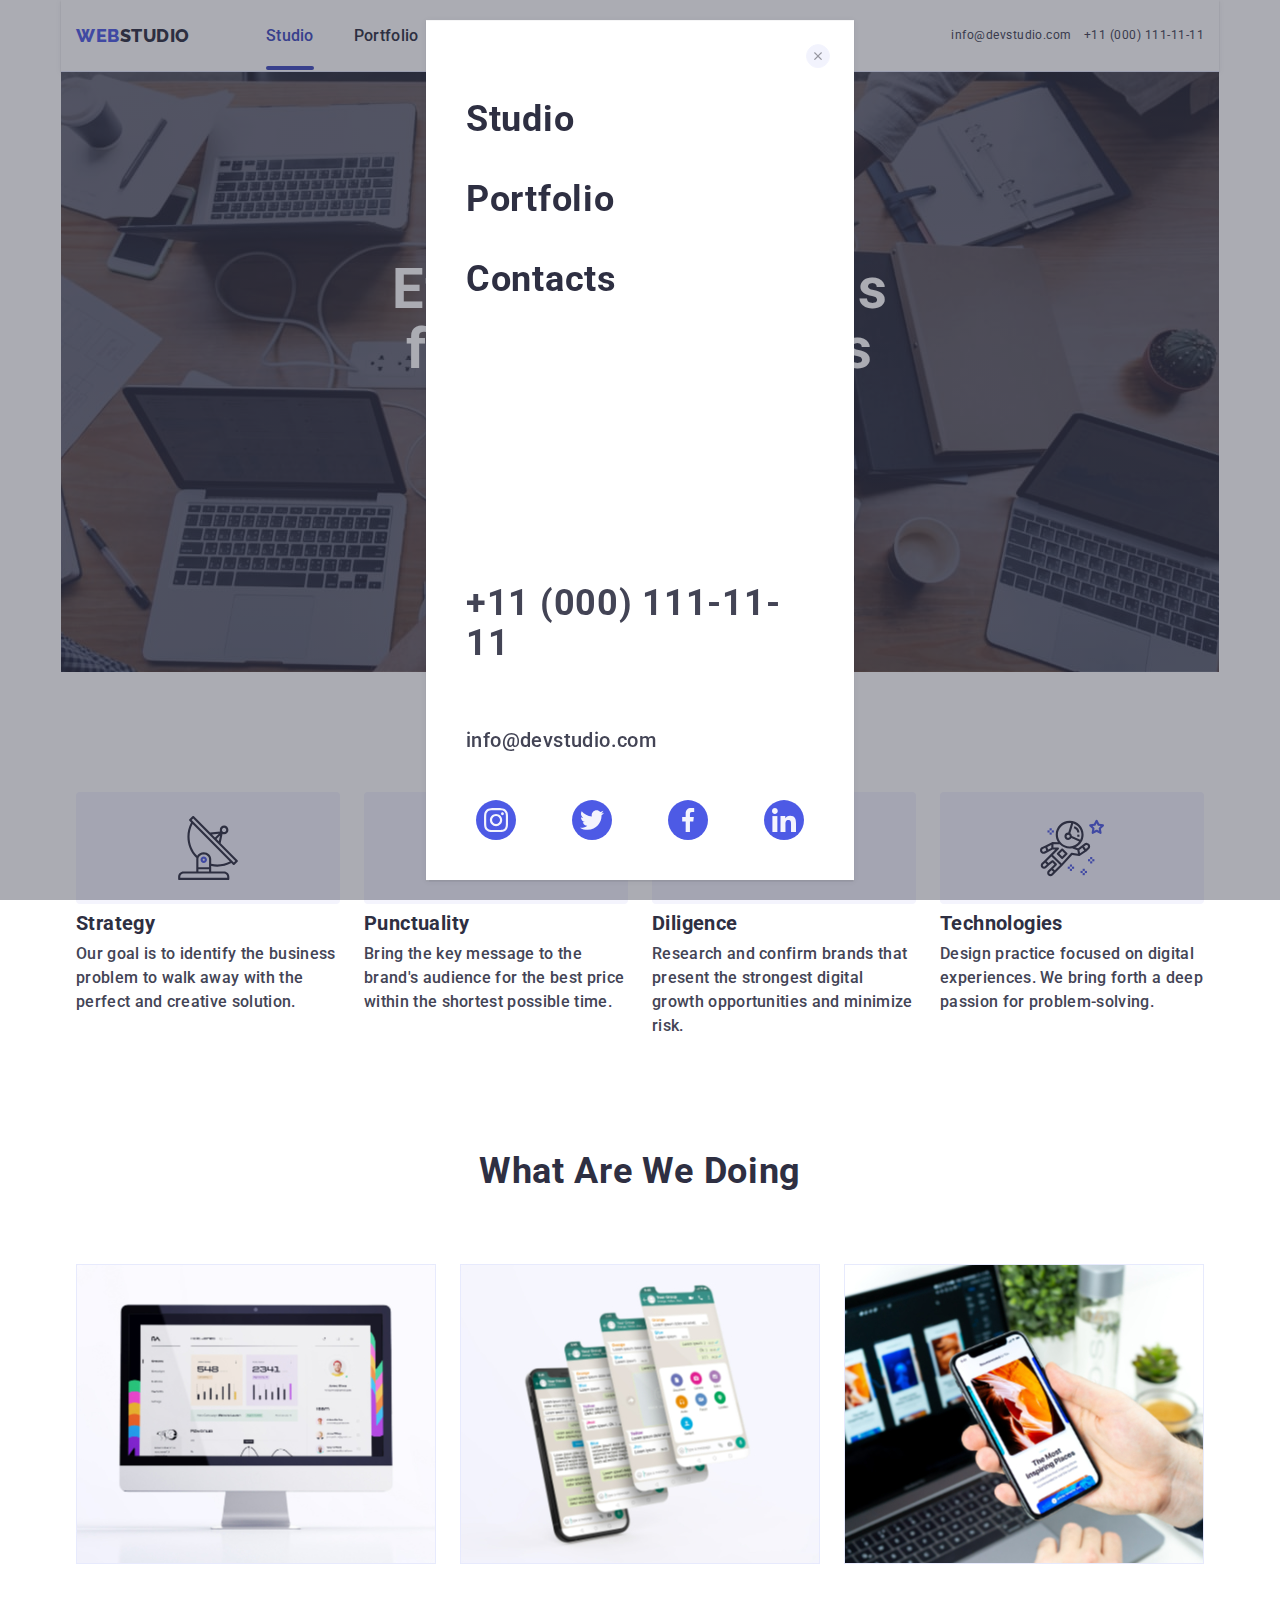
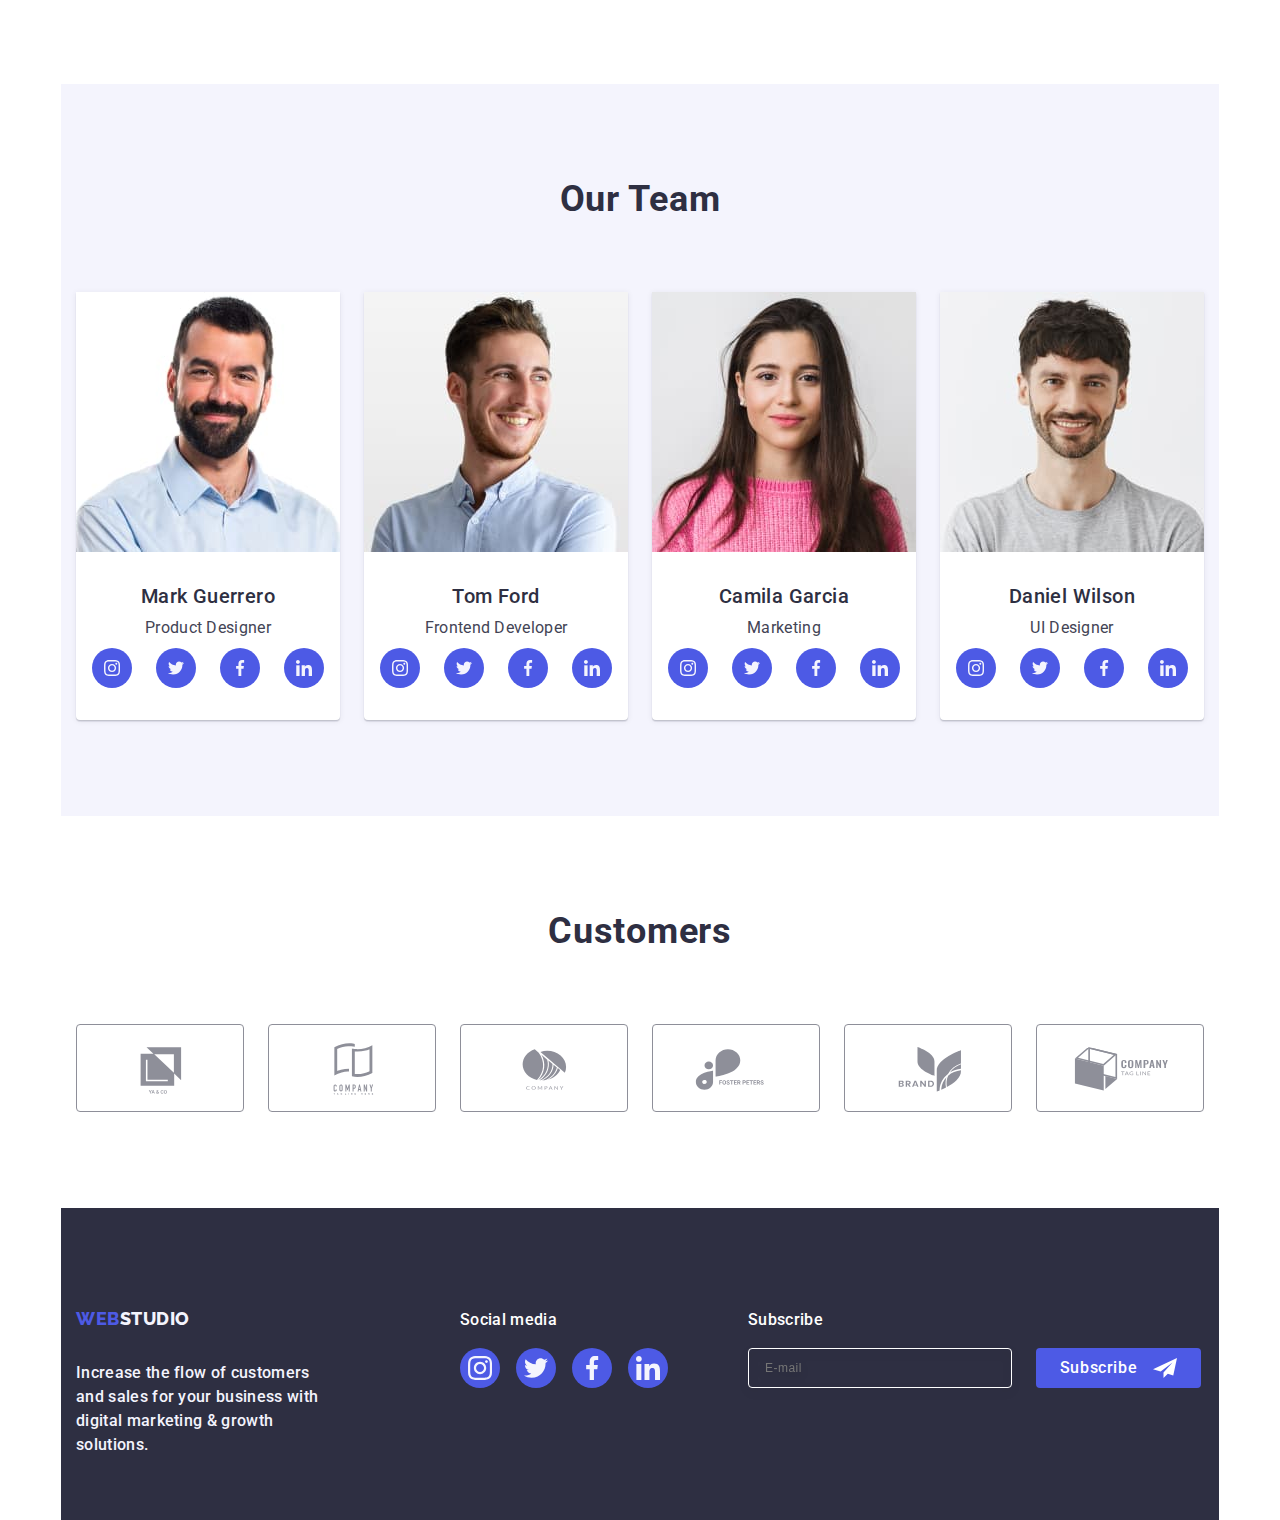
==== commit 6504054a: "goit-markup-hw-07-commit-3" ====
--- a/index.html
+++ b/index.html
@@ -89,6 +89,7 @@
     <!-- Main content -->
     <main>
       <!-- HERO  section 1 -->
+      
       <section class="hero-studio">
         <div class="container">
           <h1 class="hero-title hero-title-container">
@@ -187,7 +188,7 @@
       </section>
       <!-- About us - Section 4 -->
       <section class="about-us-section">
-        <div class="container">
+        <div class="container about-us-container">
           <h2 class="about-title">Our Team</h2>
           <ul class="list about-us-list">
             <li class="team-figuration">
--- a/css/styles.css
+++ b/css/styles.css
@@ -27,7 +27,6 @@
     padding-right: 15px;
     margin: 0 auto;
 
-    position: relative;
     
         
 
@@ -217,9 +216,6 @@
         .address-link:focus {color: var(--ocean-color);}
 
 
-
-
-
 /* modal-open-burger */
 
 .is-open {
@@ -390,6 +386,8 @@
 
 
         /* ----HERO - Section 1--------*/
+
+
 .hero-studio {background-color: var(--navy-blue-color);
 
 background-image: linear-gradient(rgba(46, 47, 66, 0.7), rgba(46, 47, 66, 0.7)), url(../images/people-office.jpg);
@@ -490,6 +488,7 @@
     clip: rect(0 0 0 0);
     clip-path: inset(50%);
     margin: -1px;
+    display: flex;
 }
 
 .featurs-list {
@@ -976,7 +975,7 @@
 
     width: 165px;
     height: 40px;
-    margin-left: 131px;
+    margin-left: 24px;
     margin-right: 131px;
 
 
--- a/css/media.css
+++ b/css/media.css
@@ -14,13 +14,228 @@
 
 /* ---------------TABLET--------------- */
 @media (min-width:768px)  {
+body {
+    max-width: 768px;}
+
+    /* header */
+
+.header-container {
+    width: 768px;
+     display: flex;
+    flex-direction: row;
+    justify-content: flex-start;
+    align-content: flex-start;}
+
+.header { display: flex;
+    flex-direction: row;
+    justify-content: flex-start;
+    margin: 0 auto;
+height: 72px;}
+
     .container {
-        max-width: 766px;
-      }
-
-   
-
+        max-width: 766px;  
+    margin: 0 auto;  }
+
+   .header-link {
+    display: flex;   }
+
+   .address-link { display: flex; 
+gap: 12px;
+flex-direction: column-reverse;
+margin-right: 0;
+
+font-weight: 400;
+font-size: 12px;
+line-height: 1.17;
+letter-spacing: 0.04em;}
+
+.js-open-menu {
+    display: none;  }
+
+/* hero */
+.hero-studio {
+    width: 768px;
+    display: flex;
+    justify-content: center;
+    align-items: center;
+    flex-direction: column; 
+}
+
+.hero-title {
+    font-weight: 700;
+font-size: 56px;
+line-height: 1.07;
+text-align: center;
+letter-spacing: 0.02em;
+
+min-width: 496px;
+
+}
+.hero-tittle-container {
+    width: 496px;
+    margin: 0 auto;
+    margin-bottom: 36px;
+    }
+
+    /* Featurs  */
+
+.featurs-section {
+    width: 768px;
+}
+.featurs-container {
+      width: 768px;
+      display: flex;
     
+}
+
+.featurs-list {
+
+    display: flex;
+    align-items: center;
+    justify-content: flex-start;
+    flex-wrap: wrap;
+    flex-direction: row;
+
+    row-gap: 72px;
+    column-gap: 24px;;
+
+
+
+}
+
+.featurs-block {
+ width: 356px;
+    height: 120px;
+    
+}
+
+.featurs-names { display: flex;
+    align-items: flex-start;
+    justify-content: flex-start;
+
+    font-weight: 700;
+font-size: 36px;
+line-height: 1.11;
+letter-spacing: 0.02em;
+text-transform: capitalize;
+
+width: 264px;
+padding-left: 0;
+
+}
+.featurs-text {
+    font-weight: 500;
+font-size: 16px;
+line-height: 1.5;
+letter-spacing: 0.02em;
+width: 356px;
+
+padding-left: 0;
+}
+
+/* Our team */
+
+.about-us-section {
+    max-width: 768px;
+    padding: 96px 0;
+
+    display: flex;
+    justify-content: flex-start;
+    align-items: flex-start;
+}
+.about-us-container {
+    margin: 0;
+    width: 768px;
+}
+
+.about-us-list {
+    display: flex;
+
+    flex-direction: row;
+    justify-content: center;
+    align-items: center;
+    flex-wrap: wrap;
+    row-gap: 64px;
+    column-gap: 24px;
+}
+
+.team-figuration { width: 264px;
+    height: auto;
+}
+
+/* customers */
+
+.customers-section {
+    width: 768px;
+    padding: 96px 0;
+}
+
+.customers-list {
+    row-gap: 72px;
+    column-gap: 24px;
+}
+
+/* footer */
+
+.footer {
+    width: 768px;
+    padding-left: 0;
+}
+.footer-container {display: flex;
+    flex-direction: row;
+    flex-wrap: wrap;
+    justify-content: flex-start;
+    align-items: flex-start;
+
+    column-gap: 24px;
+    row-gap: 72px;
+}
+
+.logo-footer-section {
+    width: 264px;
+    height: 112px;
+    margin-left: 108px;
+    justify-content: flex-start;
+    align-items: flex-start;
+}
+
+.social-media-container {
+    width: 208px;
+    height: 80px;
+    margin: 0;
+    justify-content: flex-start;
+    align-items: flex-start;
+}
+
+.form-container-footer {
+    width: 453px;
+margin-left: 108px;
+height: 80px;
+
+
+    justify-content: flex-start;
+    align-items: flex-start;
+}
+.form-footer {
+    width: 453px;
+    flex-direction: row;
+
+}    
+.form-label-footer {
+    width: 264px;
+    height: 40px;
+}
+.input-email-footer {
+    margin-left: 0;
+    width: 264px;
+    height: 40px;
+    margin-right: 0;
+}
+
+.button-form-send {
+    margin: 0;
+    width: 165px;
+}
 }
 
 
@@ -37,8 +252,125 @@
     .header-list-link {
        display: flex;
     }
-    .adress-link {
+   
+    body {min-width: 1158px;}
+
+.header-container {
+
+    display: flex;
+    flex-direction: row;
+    justify-content: flex-start;
+    align-items: space-between;
+    align-content: flex-start;
+
+    width: 1158px;
+}
+
+.header-link { display: flex;}
+.address-link {  display: flex;
+flex-direction: row;}
+
+/* hero */
+
+.hero-studio {
+    min-width: 1158px;
+}
+.hero-title {
+    font-size: 56px;
+}
+
+/* featurs */
+.featurs-section {
+    padding-top: 120px;
+        padding-bottom: 120px;
+        width: 1158px;
+}
+.featurs-container {width: 1158px;}
+
+.featurs-list {
+    display: flex;
+    flex-direction: row;
+align-items: flex-start;
+    gap: 24px;
+    flex-wrap: nowrap;
+}
+
+.featurs-block {
+    width: calc((100% - 72px)/4);
+}
+.featurs-image {display: flex;}
+.featurs-names {
+    font-size: 20px;
+    width: 264px;
+}
+.featurs-text {width: 264px;}
+
+/* Work section */
+
+.work-section {
+    display: flex;
+    padding-top: 120px;
+}
+
+/* about us section */
+.about-us-section {
+    max-width: 1158px;}
+
+.about-us-container {
+    max-width: 1158px;
+display: ;}
+
+    .about-us-list {gap: 24px;
+        margin: 0 auto;
         display: flex;
-    }
-    
+    flex-direction: row;
+justify-content: center;
+flex-wrap: nowrap;}
+
+/* customers section */
+.customers-section {width: 1158px;}
+.customers-list {
+    flex-wrap: nowrap;
+}
+
+.customers-item {
+    width: calc((100% - 120px)/6);
+}
+
+/* footer */
+.footer {padding-top: 100px;
+    padding-bottom: 100px;
+width: 1158px;}
+
+.footer-container {flex-direction: row;
+    flex-wrap: nowrap;
+  
+    width: 1158px;
+    gap: 0;
+}
+
+.logo-footer-section {gap: 16px;
+    margin-left: 0;}
+.footer-text {
+    font-weight: 500;
+    max-width: 264px;
+}
+.social-media-container {margin-left: 120px;
+}
+
+.form-container-footer {display: block;
+width: 453px;
+height: 80px;
+margin-left: 80px;}
+
+.input-email-footer {
+    width: 264px;
+    height: 40px;
+}
+
+.button-form-send {min-width: 165px;
+height: 40px;
+padding: 0;}
+
+
 }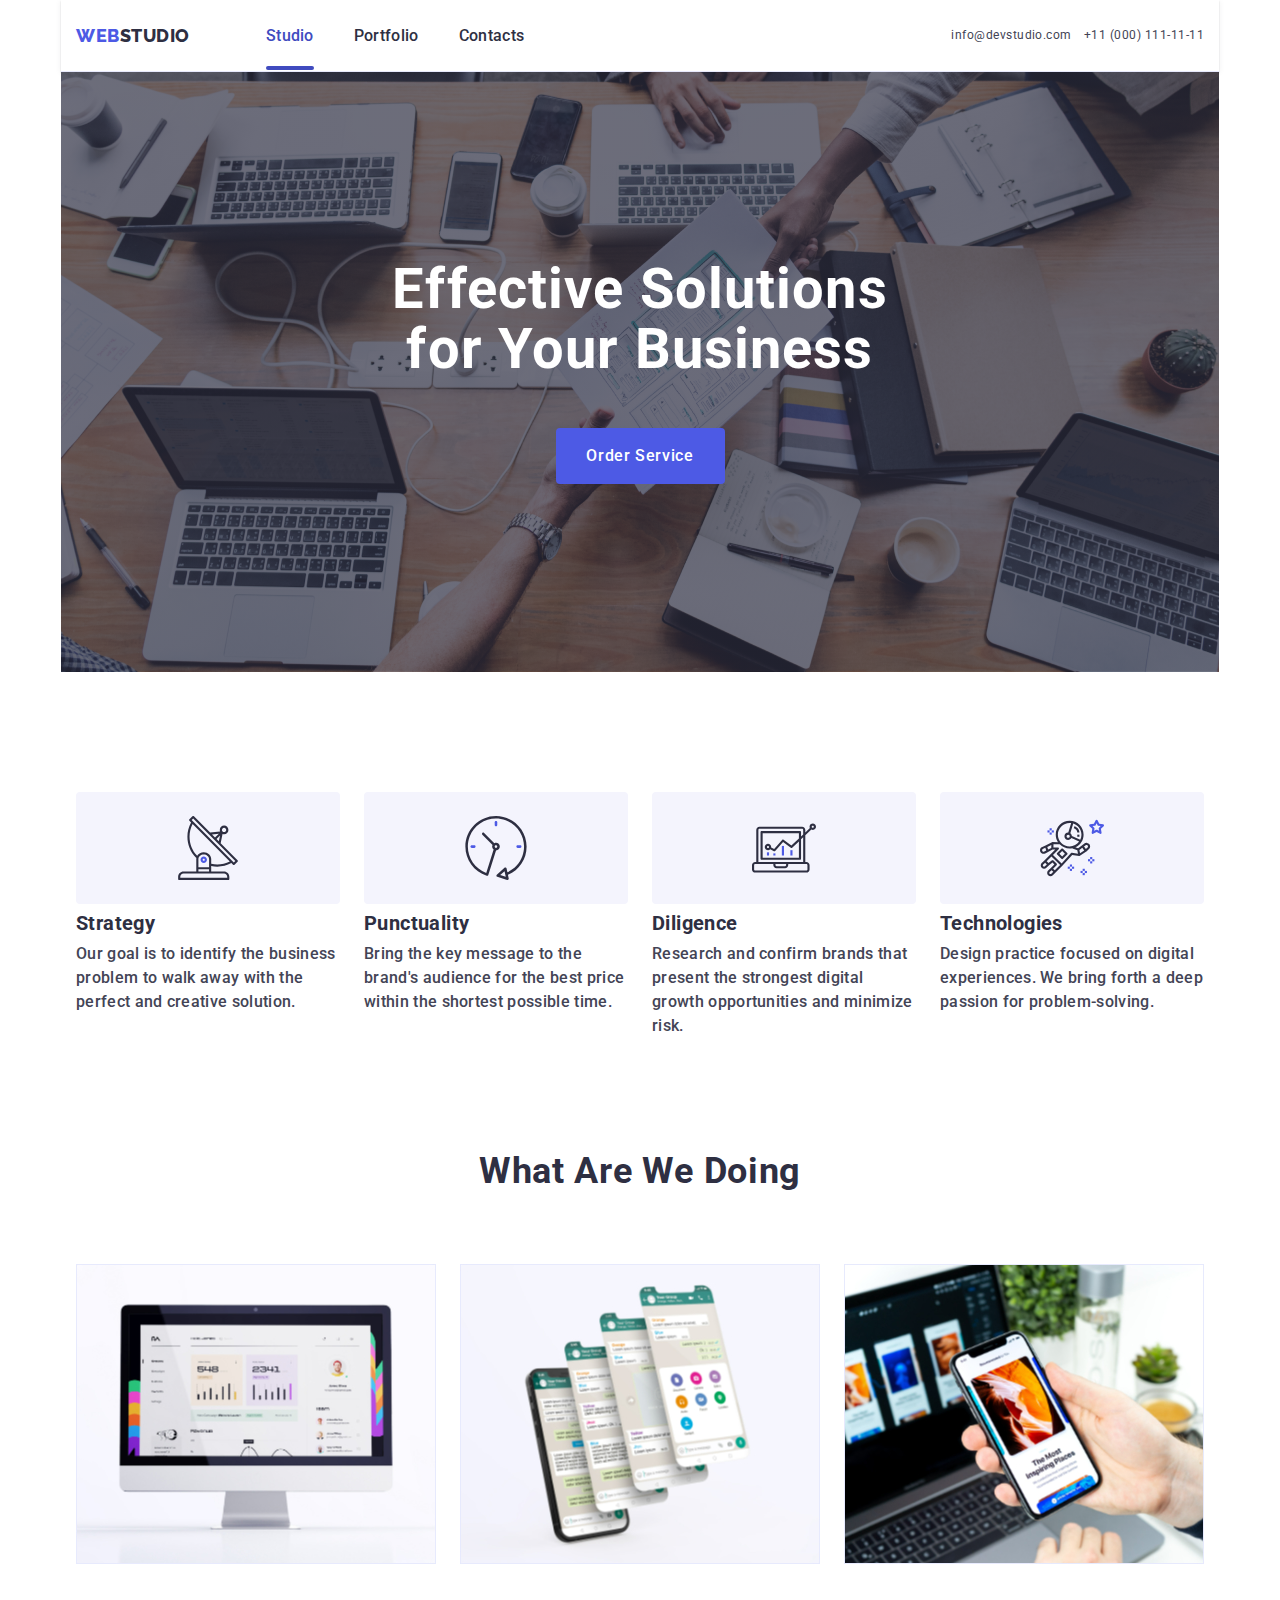
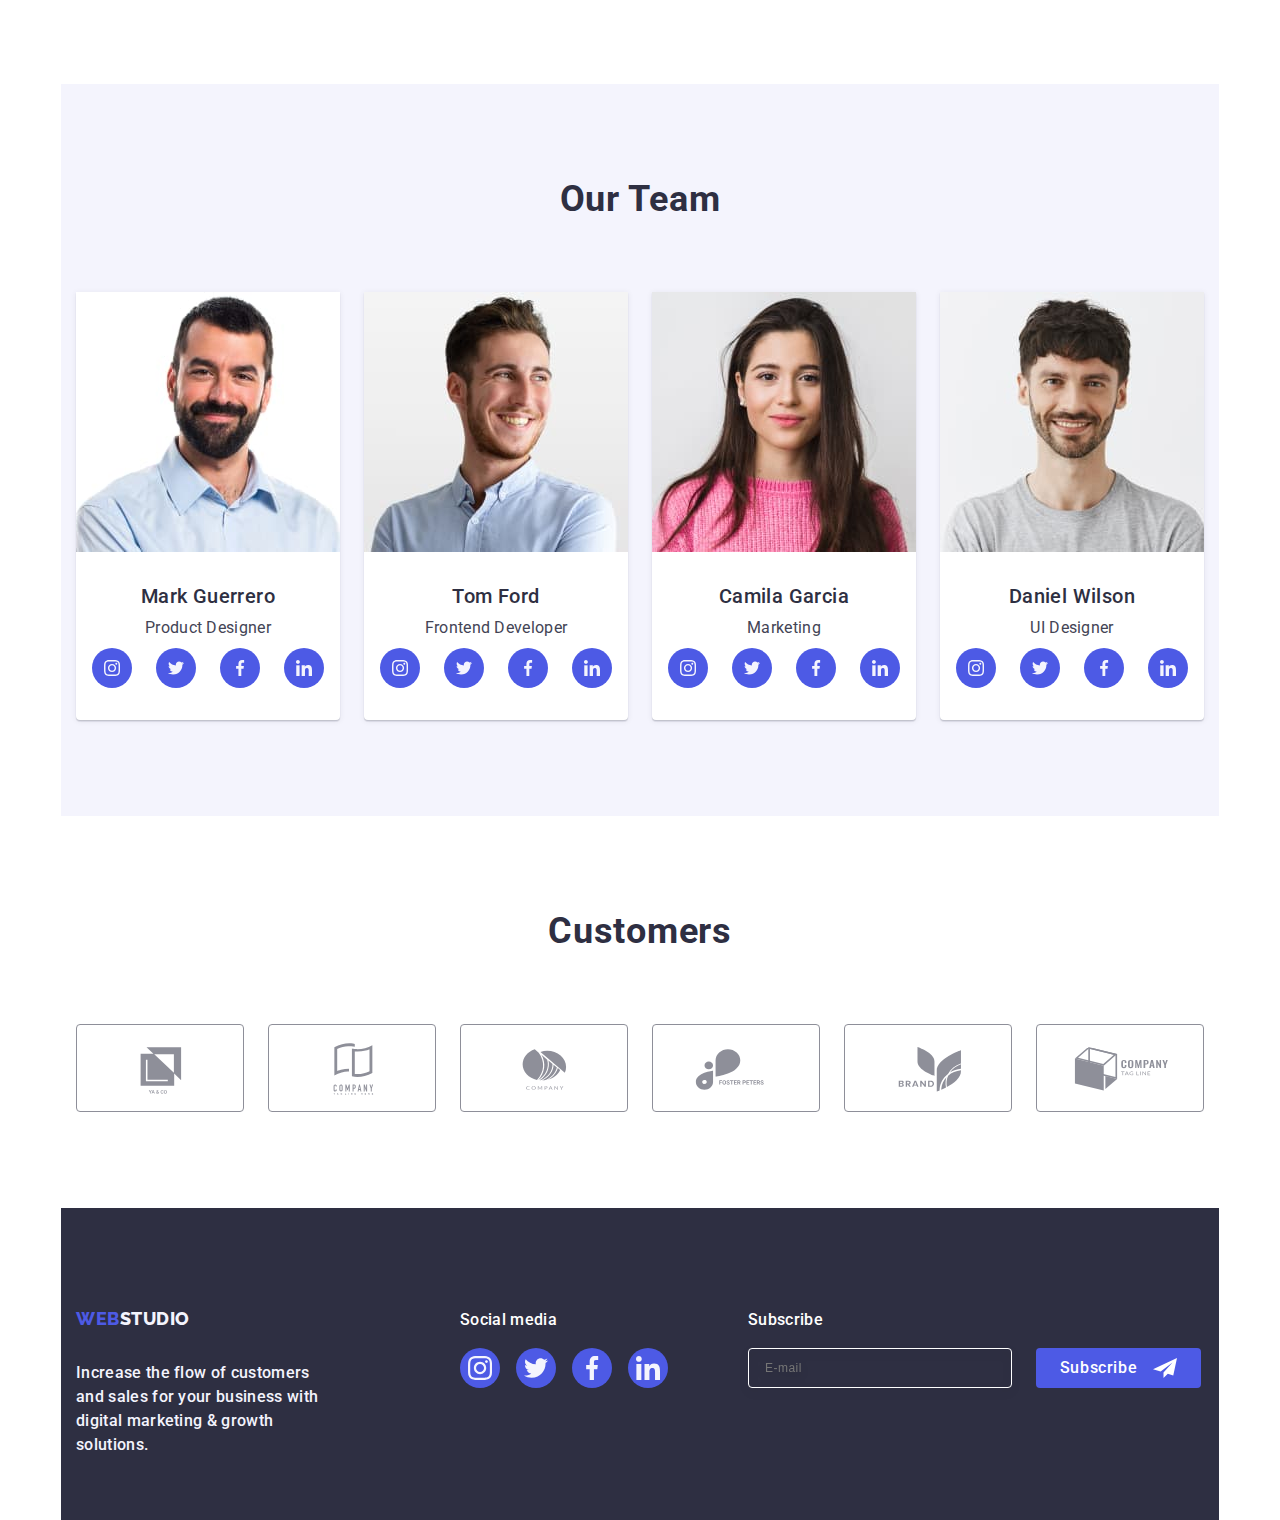
==== commit 6279921f: "goit-markup-hw-07-commit-4" ====
--- a/index.html
+++ b/index.html
@@ -26,7 +26,7 @@
     <title>Web Studio</title>
   </head>
   <body>
-    <!-- Header -->
+    <!-- Header --------------------------------------------------------------->
     <header class="header">
       <div class="container header-container">
         <!-- Menu nav -->
@@ -82,14 +82,13 @@
             <use href="./images/icons.svg#icon-burger"></use>
           </svg>
         </button>
-
       </div>
     </header>
 
-    <!-- Main content -->
+    <!-- Main content ------------------------------------------------------------>
     <main>
-      <!-- HERO  section 1 -->
-      
+      <!-- HERO  section 1 ----------------------------------------------------------->
+
       <section class="hero-studio">
         <div class="container">
           <h1 class="hero-title hero-title-container">
@@ -100,8 +99,8 @@
           </button>
         </div>
       </section>
-      
-      <!-- Featurs section 2 -->
+
+      <!-- Featurs section 2 ----------------------------------------------------------->
       <section class="featurs-section">
         <div class="container featurs-container">
           <h2 class="featurs-title-visually-hidden">Featurs</h2>
@@ -157,7 +156,7 @@
           </ul>
         </div>
       </section>
-      <!-- Work - What ate we doing - Section 3 -->
+      <!-- Work - What ate we doing - Section 3 ----------------------------------------------------------->
       <section class="work-section">
         <div class="container work-container">
           <h2 class="work-title">What are we doing</h2>
@@ -186,37 +185,44 @@
           </ul>
         </div>
       </section>
-      <!-- About us - Section 4 -->
+      <!-- About us - Section 4 ----------------------------------------------------------->
       <section class="about-us-section">
         <div class="container about-us-container">
           <h2 class="about-title">Our Team</h2>
           <ul class="list about-us-list">
             <li class="team-figuration">
-<picture>
-<source srcset="
-./images/mark-guerrero-desktop-1x.jpg 1x,
-./images/mark-guerrero-desktop-2x.jpg 2x" 
-media="(min-width: 1158px)" />
-
-<source srcset="
-./images/mark-guerrero-tablet-1x.jpg 1x,
-./images/mark-guerrero-tablet-2x.jpg 2x" 
-media="(min-width: 768px)" />
-
-<source srcset="
-./images/mark-guerrero-mobile-1x.jpg 1x,
-./images/mark-guerrero-mobile-2x.jpg 2x" 
-media="(max-width: 767px)" />
-
-<img
-src="./images/photo-of-mark.jpg"
-alt="Photo of Mark"
-width="264"
-/>
-
-</picture>
-
-            
+              <picture>
+                <source
+                  srcset="
+                    ./images/mark-guerrero-desktop-1x.jpg 1x,
+                    ./images/mark-guerrero-desktop-2x.jpg 2x
+                  "
+                  media="(min-width: 1158px)"
+                />
+
+                <source
+                  srcset="
+                    ./images/mark-guerrero-tablet-1x.jpg 1x,
+                    ./images/mark-guerrero-tablet-2x.jpg 2x
+                  "
+                  media="(min-width: 768px)"
+                />
+
+                <source
+                  srcset="
+                    ./images/mark-guerrero-mobile-1x.jpg 1x,
+                    ./images/mark-guerrero-mobile-2x.jpg 2x
+                  "
+                  media="(max-width: 767px)"
+                />
+
+                <img
+                  src="./images/photo-of-mark.jpg"
+                  alt="Photo of Mark"
+                  width="264"
+                />
+              </picture>
+
               <div class="workers-block">
                 <h3 class="name-of-workers">Mark Guerrero</h3>
                 <p class="work-position">Product Designer</p>
@@ -253,38 +259,38 @@
               </div>
             </li>
             <li class="team-figuration">
-
               <picture>
-              <source srcset="
-              ./images/tom-ford-desktop-1x.jpg 1x,
-              ./images/tom-ford-desktop-2x.jpg 2x" 
-              media="(min-width: 1158px)" />
-
-              <source srcset="
-              ./images/tom-ford-tablet-1x.jpg 1x,
-              ./images/tom-ford-tablet-2x.jpg 2x" 
-              media="(min-width: 768px)" />
-
-              <source srcset="
-              ./images/tom-ford-mobile-1x.jpg 1x,
-              ./images/tom-ford-mobile-2x.jpg 2x" 
-              media="(max-width: 767px)" />
-
-              <img
-              src="./images/photo-of-tom.jpg"
-              alt="Photo of Tom"
-              width="264"
-            />
-            </picture>
-
-
-
-
-
-
-
-
-             
+                <source
+                  srcset="
+                    ./images/tom-ford-desktop-1x.jpg 1x,
+                    ./images/tom-ford-desktop-2x.jpg 2x
+                  "
+                  media="(min-width: 1158px)"
+                />
+
+                <source
+                  srcset="
+                    ./images/tom-ford-tablet-1x.jpg 1x,
+                    ./images/tom-ford-tablet-2x.jpg 2x
+                  "
+                  media="(min-width: 768px)"
+                />
+
+                <source
+                  srcset="
+                    ./images/tom-ford-mobile-1x.jpg 1x,
+                    ./images/tom-ford-mobile-2x.jpg 2x
+                  "
+                  media="(max-width: 767px)"
+                />
+
+                <img
+                  src="./images/photo-of-tom.jpg"
+                  alt="Photo of Tom"
+                  width="264"
+                />
+              </picture>
+
               <div class="workers-block">
                 <h3 class="name-of-workers">Tom Ford</h3>
                 <p class="work-position">Frontend Developer</p>
@@ -321,28 +327,36 @@
               </div>
             </li>
             <li class="team-figuration">
-
               <picture>
-                <source srcset="
-                ./images/camila-garcia-desktop-1x.jpg 1x,
-                ./images/camila-garcia-desktop-2x.jpg 2x" 
-                media="(min-width: 1158px)" />
-              
-                <source srcset="
-                ./images/camila-garcia-tablet-1x.jpg 1x,
-                ./images/camila-garcia-tablet-2x.jpg 2x" 
-                media="(min-width: 768px)" />
-              
-                <source srcset="
-                ./images/camila-garcia-mobile-1x.jpg 1x,
-                ./images/camila-garcia-mobile-2x.jpg 2x" 
-                media="(max-width: 767px)" />
-              
+                <source
+                  srcset="
+                    ./images/camila-garcia-desktop-1x.jpg 1x,
+                    ./images/camila-garcia-desktop-2x.jpg 2x
+                  "
+                  media="(min-width: 1158px)"
+                />
+
+                <source
+                  srcset="
+                    ./images/camila-garcia-tablet-1x.jpg 1x,
+                    ./images/camila-garcia-tablet-2x.jpg 2x
+                  "
+                  media="(min-width: 768px)"
+                />
+
+                <source
+                  srcset="
+                    ./images/camila-garcia-mobile-1x.jpg 1x,
+                    ./images/camila-garcia-mobile-2x.jpg 2x
+                  "
+                  media="(max-width: 767px)"
+                />
+
                 <img
-                src="./images/photo-of-camila.jpg"
-                alt="Photo of Camila"
-                width="264"
-              />
+                  src="./images/photo-of-camila.jpg"
+                  alt="Photo of Camila"
+                  width="264"
+                />
               </picture>
 
               <div class="workers-block">
@@ -381,32 +395,38 @@
               </div>
             </li>
             <li class="team-figuration">
-
               <picture>
-                <source srcset="
-                ./images/daniel-wilson-desktop-1x.jpg 1x,
-                ./images/daniel-wilson-desktop-2x.jpg 2x" 
-                media="(min-width: 1158px)" />
-                
-                <source srcset="
-                ./images/daniel-wilson-tablet-1x.jpg 1x,
-                ./images/daniel-wilson-tablet-2x.jpg 2x" 
-                media="(min-width: 768px)" />
-
-                <source srcset="
-                ./images/daniel-wilson-mobile-1x.jpg 1x,
-                ./images/daniel-wilson-mobile-2x.jpg 2x" 
-                media="(max-width: 767px)" />
-
+                <source
+                  srcset="
+                    ./images/daniel-wilson-desktop-1x.jpg 1x,
+                    ./images/daniel-wilson-desktop-2x.jpg 2x
+                  "
+                  media="(min-width: 1158px)"
+                />
+
+                <source
+                  srcset="
+                    ./images/daniel-wilson-tablet-1x.jpg 1x,
+                    ./images/daniel-wilson-tablet-2x.jpg 2x
+                  "
+                  media="(min-width: 768px)"
+                />
+
+                <source
+                  srcset="
+                    ./images/daniel-wilson-mobile-1x.jpg 1x,
+                    ./images/daniel-wilson-mobile-2x.jpg 2x
+                  "
+                  media="(max-width: 767px)"
+                />
 
                 <img
-                src="./images/photo-of-daniel.jpg"
-                alt="Photo of Daniel"
-                width="264"
-              />
+                  src="./images/photo-of-daniel.jpg"
+                  alt="Photo of Daniel"
+                  width="264"
+                />
               </picture>
 
-             
               <div class="workers-block">
                 <h3 class="name-of-workers">Daniel Wilson</h3>
                 <p class="work-position">UI Designer</p>
@@ -446,7 +466,7 @@
         </div>
       </section>
 
-      <!-- Customers - Section  5 -->
+      <!-- Customers - Section  5 ----------------------------------------------------------->
       <section class="customers-section">
         <div class="container">
           <h2 class="customers-title">Customers</h2>
@@ -509,7 +529,7 @@
       </section>
     </main>
 
-    <!-- Footer -->
+    <!-- Footer ----------------------------------------------------------->
     <footer class="footer">
       <div class="container footer-container">
         <div class="logo-footer-section">
@@ -583,7 +603,7 @@
       </div>
     </footer>
 
-    <!-- BACKDROP - modal-window -->
+    <!-- BACKDROP - modal-window ----------------------------------------------------------->
     <div class="backdrop is-hidden" data-modal>
       <div class="modal">
         <button type="button" data-modal-close class="modal-close">
@@ -683,9 +703,7 @@
       </div>
     </div>
 
-    <!-- backdrop - modal burger -->
-
-   
+    <!-- backdrop - modal burger ----------------------------------------------------------->
 
     <div class="backdrop is-open js-menu-container">
       <div class="modal-burger">
--- a/css/styles.css
+++ b/css/styles.css
@@ -216,169 +216,6 @@
         .address-link:focus {color: var(--ocean-color);}
 
 
-/* modal-open-burger */
-
-.is-open {
-    visibility: hidden;
-    opacity: 0;
-    pointer-events: none;
-}
-
-.js-open-menu {
-    border: none;
-    background-color: transparent;
-
-    /* position: absolute;
-    margin-left: 364px; */
-   
-}
-
-
-.modal-burger {
-    position: absolute;
-width: 428px;
-height: auto;
-background: var(--white-color);
-box-shadow: 0px 2px 1px rgba(46, 47, 66, 0.08), 0px 1px 1px rgba(46, 47, 66, 0.16), 0px 1px 6px rgba(46, 47, 66, 0.08);
-
-left: 50%;
-top: 50%;
-transform: translate(-50%, -50%) scale(1);
-transition: transform 250ms linear;
-padding: 0;
-
-}
-
-
-
-.burger-button-open {
-    position: relative;
-background-color: transparent;
-border: none;
-
-}
-
-.burger-icon {
-    stroke: var(--navy-blue-color);
-}
-
-.burger-button-close {
-fill: var(--navy-blue-color);
-border: 1px solid var(--navy-blue-color);
-opacity: 0.5;
-
-position: absolute;
-    width: 24px;
-height: 24px;
-right: 24px;
-top: 24px;
-border-radius: 50%;
-
-display: flex;
-justify-content: center;
-align-items: center;
-
-margin-left: auto;
-padding: 0;
-
-background-color: var(--cornflower-color);
-border: 1px solid var(--cornflower-color);
-
-cursor: pointer;}
-
-
-.icon-close-button-burger {fill: var(--navy-blue-color);}
-
-
-.list-mobile-burger {
-    display: flex;
-    flex-direction: column;
-    align-items: flex-start;
-
-    margin-top: 80px;
-    margin-left: 40px;
-margin-bottom: 284px;
-
-    padding: 0px;
-gap: 40px;
-
-width: 151px;
-height: auto;
-
-font-family: "Roboto", sans-serif;
-font-weight: 700;
-font-size: 36px;
-line-height: 1.11;
-
-
-letter-spacing: 0.02em;
-text-transform: capitalize;
-color: var(--cloud-color);
-}
-
-.burger-nav-link {
-    color: var(--navy-blue-color);
-}
-.burger-nav-link:hover, .burger-nav-link:focus {
-    color: var(--ocean-color);
-}
-
-.address-burger {
-    display: flex;
-    flex-direction: column;
-    width: 353px;
-    height: auto;
-    margin-left: 40px;
-    margin-bottom: 48px;
-
-    }
-
-.number-burger {
-
-    font-family: "Roboto", sans-serif;
-font-style: normal;
-font-weight: 700;
-font-size: 36px;
-line-height: 1.11;
-
-letter-spacing: 0.02em;
-text-transform: capitalize;
-
-color: var(--slate-color);
-}
-
-.email-burger {
-    margin-top: 64px;
-    width: 192px;
-    height: auto;
-
-    font-family: "Roboto", sans-serif;
-font-style: normal;
-font-weight: 500;
-font-size: 20px;
-line-height: 1.2;
-letter-spacing: 0.02em;
-
-color: var(--slate-color);
-}
-
-.number-burger:hover, .number-burger:focus, .email-burger:hover, .email-burger:focus 
-{color: var(--iris-color)}
-
-.social-media-burger {
-    display: flex;
-    justify-content: center;
-    align-items: center;
-    margin-bottom: 40px;
-}
-
-.social-media-list-burger {
-    display: flex;
-    gap: 56px;
-}
-
-/* social-list-item - описаний в соцмережах у футері (звідти і взятий) */
-
 
 
 
@@ -390,7 +227,8 @@
 
 .hero-studio {background-color: var(--navy-blue-color);
 
-background-image: linear-gradient(rgba(46, 47, 66, 0.7), rgba(46, 47, 66, 0.7)), url(../images/people-office.jpg);
+background-image: linear-gradient(rgba(46, 47, 66, 0.7), rgba(46, 47, 66, 0.7)), url(../images/BG-hero-mobile-1x.png);
+/* url(../images/people-office.jpg), */
 background-position: center;
 background-repeat: no-repeat;
 background-size: cover;
@@ -1425,7 +1263,169 @@
 
 
 
-
-
-
-
+/* modal-open-burger */
+
+.is-open {
+    visibility: hidden;
+    opacity: 0;
+    pointer-events: none;
+}
+
+.js-open-menu {
+    border: none;
+    background-color: transparent;
+
+    /* position: absolute;
+    margin-left: 364px; */
+   
+}
+
+
+.modal-burger {
+    position: absolute;
+width: 428px;
+height: auto;
+background: var(--white-color);
+box-shadow: 0px 2px 1px rgba(46, 47, 66, 0.08), 0px 1px 1px rgba(46, 47, 66, 0.16), 0px 1px 6px rgba(46, 47, 66, 0.08);
+
+left: 50%;
+top: 50%;
+transform: translate(-50%, -50%) scale(1);
+transition: transform 250ms linear;
+padding: 0;
+}
+
+
+
+.burger-button-open {
+    position: relative;
+background-color: transparent;
+border: none;
+
+}
+
+.burger-icon {
+    stroke: var(--navy-blue-color);
+}
+
+.burger-button-close {
+fill: var(--navy-blue-color);
+border: 1px solid var(--navy-blue-color);
+opacity: 0.5;
+
+position: absolute;
+    width: 24px;
+height: 24px;
+right: 24px;
+top: 24px;
+border-radius: 50%;
+
+display: flex;
+justify-content: center;
+align-items: center;
+
+margin-left: auto;
+padding: 0;
+
+background-color: var(--cornflower-color);
+border: 1px solid var(--cornflower-color);
+
+cursor: pointer;}
+
+
+.icon-close-button-burger {fill: var(--navy-blue-color);}
+
+
+.list-mobile-burger {
+    display: flex;
+    flex-direction: column;
+    align-items: flex-start;
+
+    margin-top: 80px;
+    margin-left: 40px;
+margin-bottom: 284px;
+
+    padding: 0px;
+gap: 40px;
+
+width: 151px;
+height: auto;
+
+font-family: "Roboto", sans-serif;
+font-weight: 700;
+font-size: 36px;
+line-height: 1.11;
+
+
+letter-spacing: 0.02em;
+text-transform: capitalize;
+color: var(--cloud-color);
+}
+
+.burger-nav-link {
+    color: var(--navy-blue-color);
+}
+.burger-nav-link:hover, .burger-nav-link:focus {
+    color: var(--ocean-color);
+}
+
+.address-burger {
+    display: flex;
+    flex-direction: column;
+    width: 353px;
+    height: auto;
+    margin-left: 40px;
+    margin-bottom: 48px;
+
+    }
+
+.number-burger {
+
+    font-family: "Roboto", sans-serif;
+font-style: normal;
+font-weight: 700;
+font-size: 36px;
+line-height: 1.11;
+
+letter-spacing: 0.02em;
+text-transform: capitalize;
+
+color: var(--slate-color);
+}
+
+.email-burger {
+    margin-top: 64px;
+    width: 192px;
+    height: auto;
+
+    font-family: "Roboto", sans-serif;
+font-style: normal;
+font-weight: 500;
+font-size: 20px;
+line-height: 1.2;
+letter-spacing: 0.02em;
+
+color: var(--slate-color);
+}
+
+.number-burger:hover, .number-burger:focus, .email-burger:hover, .email-burger:focus 
+{color: var(--iris-color)}
+
+.social-media-burger {
+    display: flex;
+    justify-content: center;
+    align-items: center;
+    margin-bottom: 40px;
+}
+
+.social-media-list-burger {
+    display: flex;
+    gap: 56px;
+}
+
+/* social-list-item - описаний в соцмережах у футері (звідти і взятий) */
+
+
+
+
+
--- a/css/media.css
+++ b/css/media.css
@@ -10,12 +10,58 @@
 }} */
 
 
-
-
-/* ---------------TABLET--------------- */
+/* Background imeges hero section */
+
+/* 1-mobile */
+@media screen and (min-device-pixel-ratio: 2) and (max-width: 767px),
+screen and (min-resolution: 192dpi) and (max-width: 767px),
+screen and (min-resolution: 2dppx) and (max-width: 767px) {
+    .hero-studio {
+        background-image: linear-gradient(rgba(46, 47, 66, 0.7), rgba(46, 47, 66, 0.7)), url(../images/BG-hero-mobile-2x.png); }
+    }
+
+    /* 2-tablet */
+@media screen and (min-width: 768px) {
+    .hero-studio {background-image: linear-gradient(rgba(46, 47, 66, 0.7), rgba(46, 47, 66, 0.7)), url(../images/BG-hero-tablet-1x.png);}
+}
+
+@media screen and (min-device-pixel-ratio: 2) and (min-width: 768px),
+screen and (min-resolution: 192dpi) and (min-width: 768px),
+screen and (min-resolution: 2dppx) and (min-width: 768px) {
+    .hero-studio {
+        background-image: linear-gradient(rgba(46, 47, 66, 0.7), rgba(46, 47, 66, 0.7)), url(../images/BG-hero-tablet-2x.png); 
+    } 
+}
+
+/* 3-desktop */
+@media screen and (min-width: 1158px) {
+    .hero-studio {background-image: linear-gradient(rgba(46, 47, 66, 0.7), rgba(46, 47, 66, 0.7)), url(../images/BG-hero-desktop-1x.png);}
+}
+
+@media screen and (min-device-pixel-ratio: 2) and (min-width: 1158px),
+screen and (min-resolution: 192dpi) and (min-width: 1158px),
+screen and (min-resolution: 2dppx) and (min-width: 1158px) {
+    .hero-studio {
+        background-image: linear-gradient(rgba(46, 47, 66, 0.7), rgba(46, 47, 66, 0.7)), url(../images/BG-hero-desktop-2x.png); 
+    } 
+}
+
+
+
+
+
+/* ---------------TABLET----------------------------------------------------------- */
 @media (min-width:768px)  {
 body {
     max-width: 768px;}
+
+
+    .is-open {
+        visibility: hidden;
+        opacity: 0;
+        pointer-events: none;
+    }
+
 
     /* header */
 
@@ -51,6 +97,7 @@
 
 .js-open-menu {
     display: none;  }
+.js-menu-container {display: none;}
 
 /* hero */
 .hero-studio {
@@ -239,7 +286,7 @@
 }
 
 
-/* ------------------ DESKTOP---------------- */
+/* ------------------ DESKTOP------------------------------------------------------ */
 @media (min-width:1158px) {
 
     .container {
@@ -249,6 +296,16 @@
         margin: 0 auto;
     }
 
+    .is-open {
+        visibility: hidden;
+        opacity: 0;
+        pointer-events: none;
+    }
+
+    .js-open-menu {
+        display: none;  }
+    .js-menu-container {display: none;}
+
     .header-list-link {
        display: flex;
     }
@@ -269,6 +326,10 @@
 .header-link { display: flex;}
 .address-link {  display: flex;
 flex-direction: row;}
+
+
+
+
 
 /* hero */
 
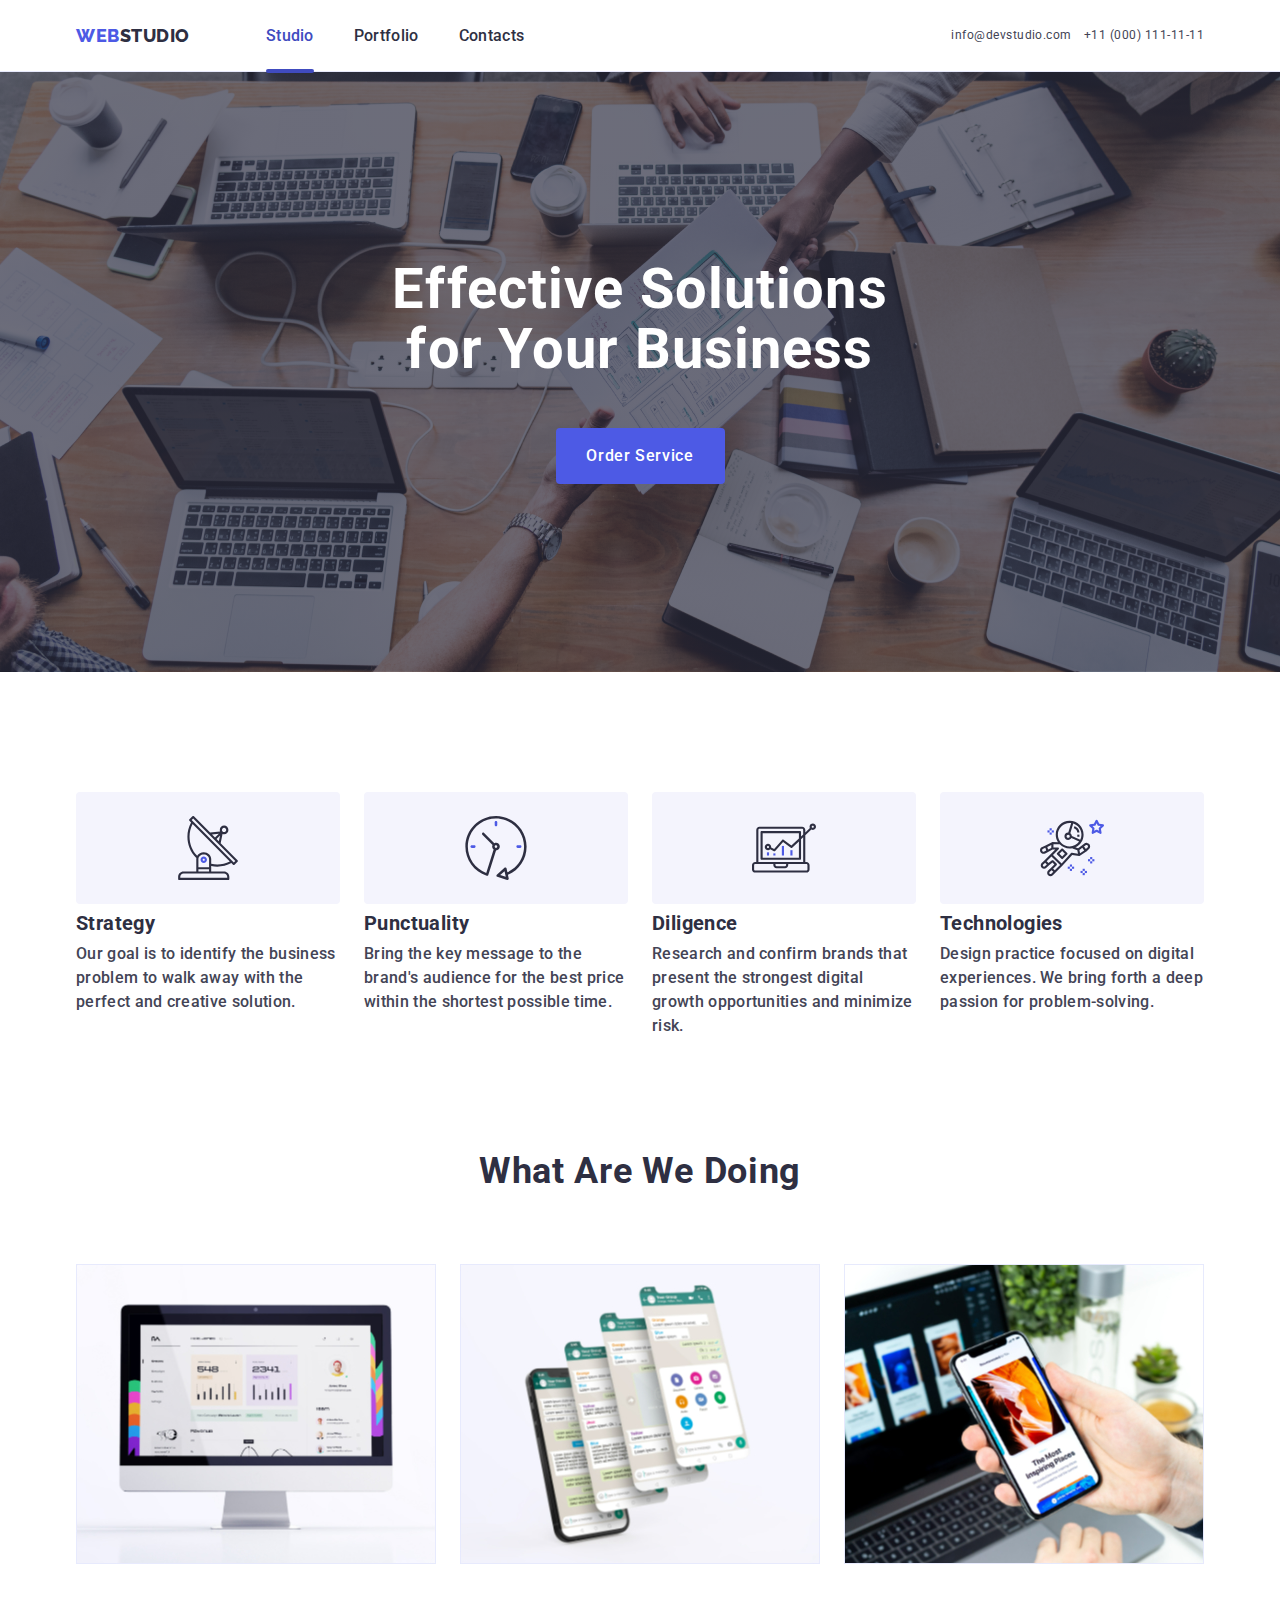
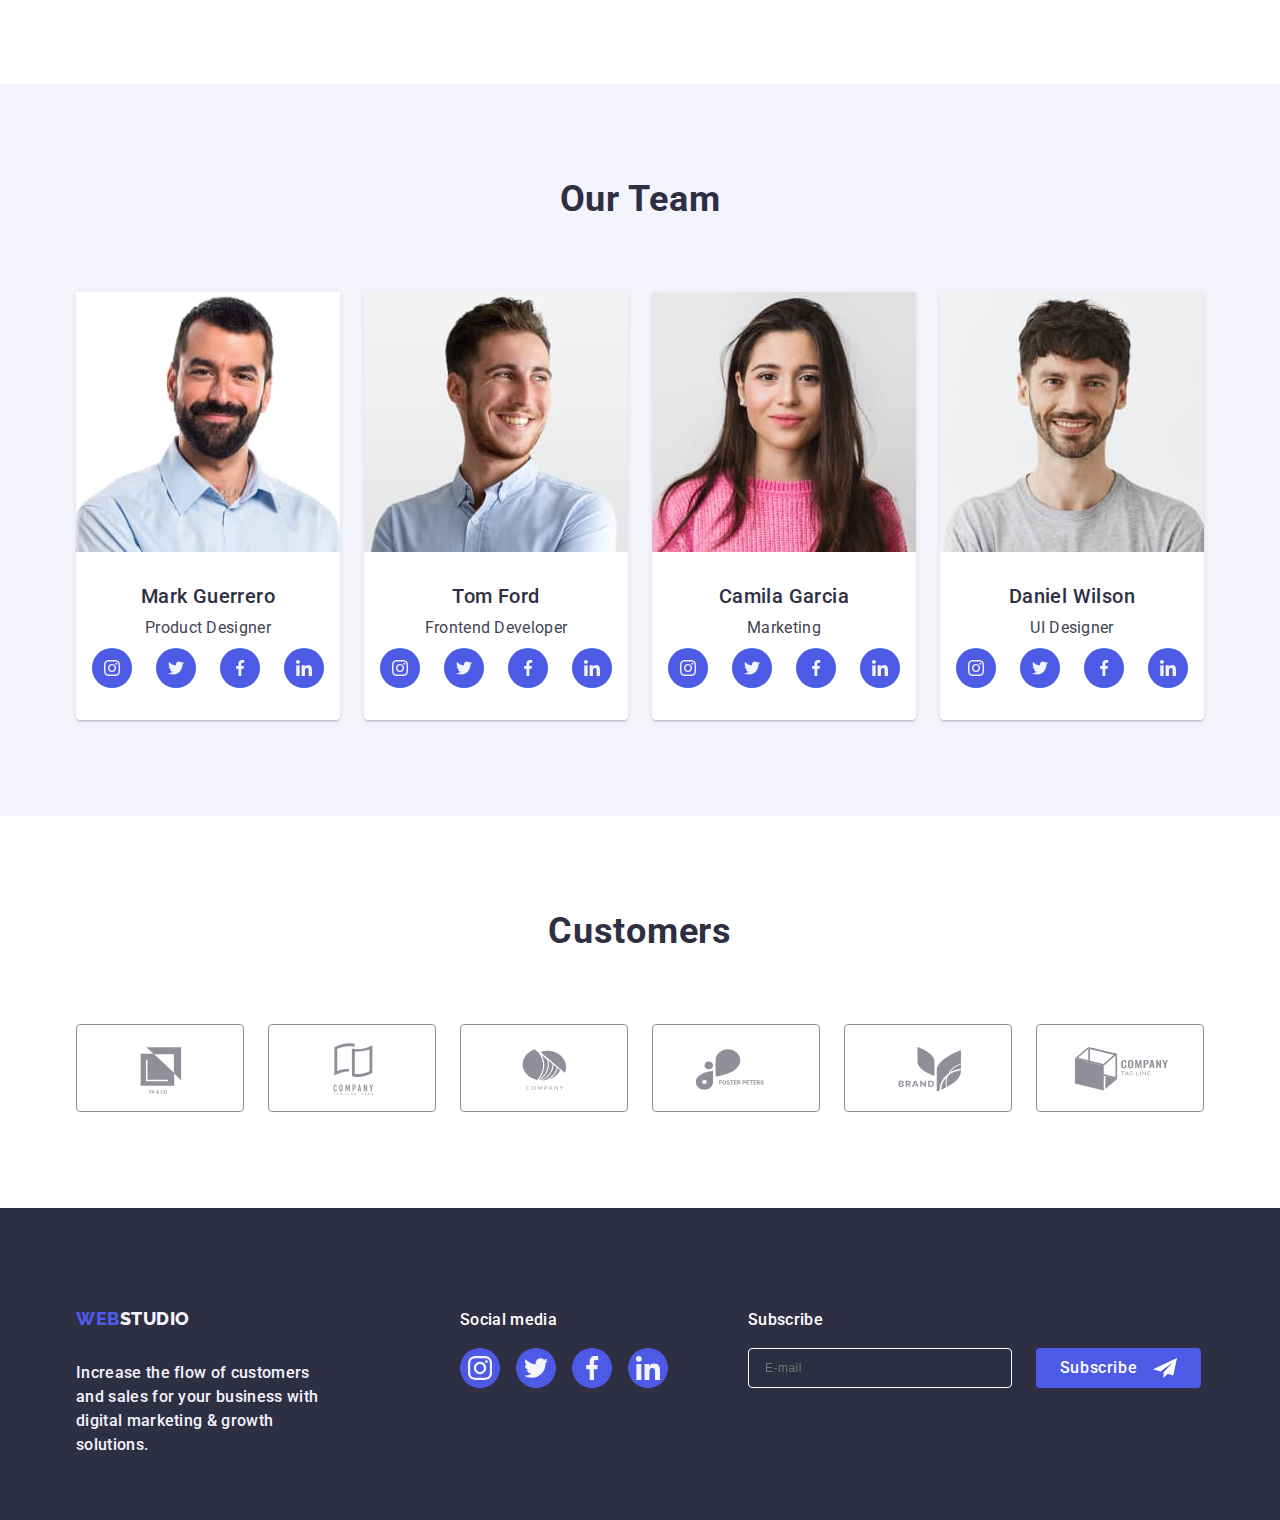
==== commit b2bb54ea: "goit-markup-hw-07-commit-5" ====
--- a/index.html
+++ b/index.html
@@ -705,7 +705,7 @@
 
     <!-- backdrop - modal burger ----------------------------------------------------------->
 
-    <div class="backdrop is-open js-menu-container">
+    <div class="backdrop-burger is-open js-menu-container">
       <div class="modal-burger">
         <button type="button" class="burger-button-close js-close-menu">
           <svg class="icon-close-button-burger" width="8" height="8">
--- a/css/styles.css
+++ b/css/styles.css
@@ -2,9 +2,10 @@
     font-family: "Roboto", sans-serif;
     color: var(--slate-color);
     background-color: var(--white-color);
-max-width: 428px;
+/* max-width: 428px; */
 
 margin: 0 auto;
+
 }
 
 * {
@@ -25,12 +26,8 @@
     max-width: 426px;
     padding-left: 15px;
     padding-right: 15px;
-    margin: 0 auto;
-
-    
-        
-
-
+
+margin: 0 auto;
 }
 
 
@@ -80,7 +77,7 @@
     align-items: space-between;
     align-content: flex-start; */
 
-    width: 428px;
+    /* width: 428px; */
     
     display: flex;
 align-items: center;
@@ -171,6 +168,7 @@
 /* Коли буде додана сторінка CONTACTS потрібно буде додати до неї клас line у посилання */
 
 .header-list-menu {
+    display: block;
     padding: 24px 0;
     color: var(--navy-blue-color);
         transition: color 250ms cubic-bezier(0.4, 0, 0.2, 1);
@@ -234,7 +232,7 @@
 background-size: cover;
 background-clip: padding-box;
 
-width: 428px;
+/* width: 428px; */
 margin: auto;
 background-origin: border-box;
 
@@ -295,6 +293,10 @@
     .hero-button:hover {background-color: var(--ocean-color);}
     .hero-button:focus {background-color: var(--ocean-color);}
 
+
+
+
+
     /* Featurs - Section 2 */
     .featurs-section {
         /* padding-top: 120px;
@@ -303,7 +305,7 @@
         padding-top: 96px;
         padding-bottom: 96px;
 
-        width: 428px;
+        /* width: 428px; */
 
     }
 .featurs-container {
@@ -312,7 +314,7 @@
     flex-direction: column;
     flex-wrap: wrap;
     gap: 24px;
-    max-width: 428px;
+    /* max-width: 428px; */
 }
 
 .featurs-title-visually-hidden {
@@ -338,6 +340,7 @@
 align-items: center;
 
 
+
     /* display: flex;
     gap: 24px; */
 
@@ -350,7 +353,7 @@
 
 
 
-    width: 428px;
+    /* width: 428px; */
 }
 
 .featurs-image { 
@@ -380,7 +383,7 @@
     color: var(--navy-blue-color);
 margin-bottom: 8px;
 
-width: 396px;
+/* width: 396px; */
 
 padding-left: 16px;
 
@@ -397,7 +400,7 @@
 letter-spacing: 0.02em;
 color: var(--slate-color);
 
-width: 396px;
+/* width: 396px; */
 padding-left: 16px;
 }
 
@@ -440,7 +443,7 @@
     justify-content: center;
     align-items: center;
 
-    max-width: 428px;
+    /* max-width: 428px; */
 
 }
 
@@ -541,7 +544,7 @@
   /* Customers - Section 5 */
 .customers-section {
     padding: 120px 0;
-width: 428px;
+/* width: 428px; */
     }
 
 .customers-title {
@@ -621,7 +624,7 @@
     padding-top: 96px;
     padding-bottom: 96px;
 
-    width: 428px;
+    /* width: 428px; */
 
  
 
@@ -690,10 +693,12 @@
     width: 208px;
     height: 80px;
     
-    margin-top: 72px;
+    /* margin-top: 72px;
     margin-bottom: 72px;
     margin-left: 110px;
-margin-right: 110px;
+margin-right: 110px; */
+
+margin: 72px auto;
 
 
     display: flex;
@@ -748,6 +753,7 @@
 
 
 /* FORM - section */
+
 .form-container-footer {    
     /* display: block; для десктоп */
     position: relative;
@@ -755,7 +761,6 @@
     height: 80px;
     /* margin-left: 80px;  для десктопу*/
 
-    width: 428px;
 
 
     display: flex;
@@ -764,22 +769,33 @@
     justify-content: center;
     align-items: center;
 
+    width: 100%;
+
+
 }
 
 .form-text-footer {    margin-bottom: 16px;
+
+    margin-left: auto;
+    margin-right: auto;
         font-weight: 500;
 font-size: 16px;
 line-height: 1.5;
 letter-spacing: 0.02em;
-color: var(--white-color);}
+color: var(--white-color);
+}
 
 .form-footer {display: flex;
 gap: 24px;
 
 flex-direction: column;
+
+width: 100%;
+
 }
 
 .form-label-footer {
+    width: 100%;
 }
 
 .input-email-footer {
@@ -787,10 +803,9 @@
     height: 40px; */
     border: 1px solid var(--white-color);
 
-    width: 398px;
+    width: 100%;
     height: 40px;
-    margin-left: 15px;
-    margin-right: 15px;
+    margin: 0 auto;
 
 
 
@@ -813,8 +828,9 @@
 
     width: 165px;
     height: 40px;
-    margin-left: 24px;
-    margin-right: 131px;
+    /* margin-left: 24px;
+    margin-right: 131px; */
+    margin: 0 auto;
 
 
     display: flex;
@@ -1271,6 +1287,7 @@
     pointer-events: none;
 }
 
+
 .js-open-menu {
     border: none;
     background-color: transparent;
@@ -1280,11 +1297,27 @@
    
 }
 
+.backdrop-burger {
+    width: 100%;
+    height: 100vh;
+    position: fixed;
+    top: 0;
+    left: 0;
+    background: rgba(46, 47, 66, 0.4);
+transition: opacity 250ms cubic-bezier(0.4, 0, 0.2, 1), visibility 250ms cubic-bezier(0.4, 0, 0.2, 1);   
+
+    
+}
+
+.js-menu-container {
+ 
+  }
+
 
 .modal-burger {
     position: absolute;
-width: 428px;
-height: auto;
+width: 426px;
+height: 100vh;
 background: var(--white-color);
 box-shadow: 0px 2px 1px rgba(46, 47, 66, 0.08), 0px 1px 1px rgba(46, 47, 66, 0.16), 0px 1px 6px rgba(46, 47, 66, 0.08);
 
@@ -1293,6 +1326,9 @@
 transform: translate(-50%, -50%) scale(1);
 transition: transform 250ms linear;
 padding: 0;
+
+overflow: scroll;
+
 }
 
 
--- a/css/media.css
+++ b/css/media.css
@@ -52,8 +52,8 @@
 
 /* ---------------TABLET----------------------------------------------------------- */
 @media (min-width:768px)  {
-body {
-    max-width: 768px;}
+/* body {
+    max-width: 768px;} */
 
 
     .is-open {
@@ -62,32 +62,46 @@
         pointer-events: none;
     }
 
-
-    /* header */
-
-.header-container {
-    width: 768px;
-     display: flex;
-    flex-direction: row;
-    justify-content: flex-start;
-    align-content: flex-start;}
-
-.header { display: flex;
-    flex-direction: row;
-    justify-content: flex-start;
-    margin: 0 auto;
-height: 72px;}
-
     .container {
         max-width: 766px;  
     margin: 0 auto;  }
 
+    /* header */
+
+.header-container {
+    /* width: 768px; */
+     display: flex;
+    flex-direction: row;
+    justify-content: flex-start;
+    align-content: flex-start;
+margin-left: auto;
+margin-right: auto;
+
+
+width: 100%;
+}
+
+.header { display: flex;
+    flex-direction: row;
+    justify-content: flex-start;
+    align-content: space-between;
+    margin: 0 auto;
+height: 72px;}
+
+
+
    .header-link {
-    display: flex;   }
+    display: flex;   
+}
+
+/* .header-navigation {
+    margin-right: 121px
+    ;
+} */
 
    .address-link { display: flex; 
 gap: 12px;
-flex-direction: column-reverse;
+flex-direction: column;
 margin-right: 0;
 
 font-weight: 400;
@@ -101,7 +115,7 @@
 
 /* hero */
 .hero-studio {
-    width: 768px;
+    /* width: 768px; */
     display: flex;
     justify-content: center;
     align-items: center;
@@ -127,10 +141,10 @@
     /* Featurs  */
 
 .featurs-section {
-    width: 768px;
+    /* width: 768px; */
 }
 .featurs-container {
-      width: 768px;
+      /* width: 768px; */
       display: flex;
     
 }
@@ -183,7 +197,7 @@
 /* Our team */
 
 .about-us-section {
-    max-width: 768px;
+    /* max-width: 768px; */
     padding: 96px 0;
 
     display: flex;
@@ -191,8 +205,8 @@
     align-items: flex-start;
 }
 .about-us-container {
-    margin: 0;
-    width: 768px;
+    margin: 0 auto;
+    /* width: 768px; */
 }
 
 .about-us-list {
@@ -206,14 +220,15 @@
     column-gap: 24px;
 }
 
-.team-figuration { width: 264px;
+.team-figuration { 
+    /* width: 264px; */
     height: auto;
 }
 
 /* customers */
 
 .customers-section {
-    width: 768px;
+    /* width: 768px; */
     padding: 96px 0;
 }
 
@@ -225,7 +240,7 @@
 /* footer */
 
 .footer {
-    width: 768px;
+    /* width: 768px; */
     padding-left: 0;
 }
 .footer-container {display: flex;
@@ -310,7 +325,11 @@
        display: flex;
     }
    
-    body {min-width: 1158px;}
+    /* body {min-width: 1158px;} */
+
+    .header {
+        padding: 0;
+    }
 
 .header-container {
 
@@ -320,7 +339,7 @@
     align-items: space-between;
     align-content: flex-start;
 
-    width: 1158px;
+    /* width: 1158px; */
 }
 
 .header-link { display: flex;}
@@ -334,7 +353,7 @@
 /* hero */
 
 .hero-studio {
-    min-width: 1158px;
+    max-width: 1440px;
 }
 .hero-title {
     font-size: 56px;
@@ -344,9 +363,13 @@
 .featurs-section {
     padding-top: 120px;
         padding-bottom: 120px;
-        width: 1158px;
-}
-.featurs-container {width: 1158px;}
+        /* width: 1440px; */
+}
+.featurs-container {
+    /* width: 1158px; */
+    margin: 0 auto;
+
+}
 
 .featurs-list {
     display: flex;
@@ -374,12 +397,12 @@
 }
 
 /* about us section */
-.about-us-section {
-    max-width: 1158px;}
+/* .about-us-section {
+    max-width: 1158px;} */
 
 .about-us-container {
-    max-width: 1158px;
-display: ;}
+    /* max-width: 1158px; */
+display: }
 
     .about-us-list {gap: 24px;
         margin: 0 auto;
@@ -389,7 +412,7 @@
 flex-wrap: nowrap;}
 
 /* customers section */
-.customers-section {width: 1158px;}
+/* .customers-section {width: 1158px;} */
 .customers-list {
     flex-wrap: nowrap;
 }
@@ -401,7 +424,7 @@
 /* footer */
 .footer {padding-top: 100px;
     padding-bottom: 100px;
-width: 1158px;}
+            /* width: 1158px;} */ }
 
 .footer-container {flex-direction: row;
     flex-wrap: nowrap;
@@ -434,4 +457,4 @@
 padding: 0;}
 
 
-}+}
